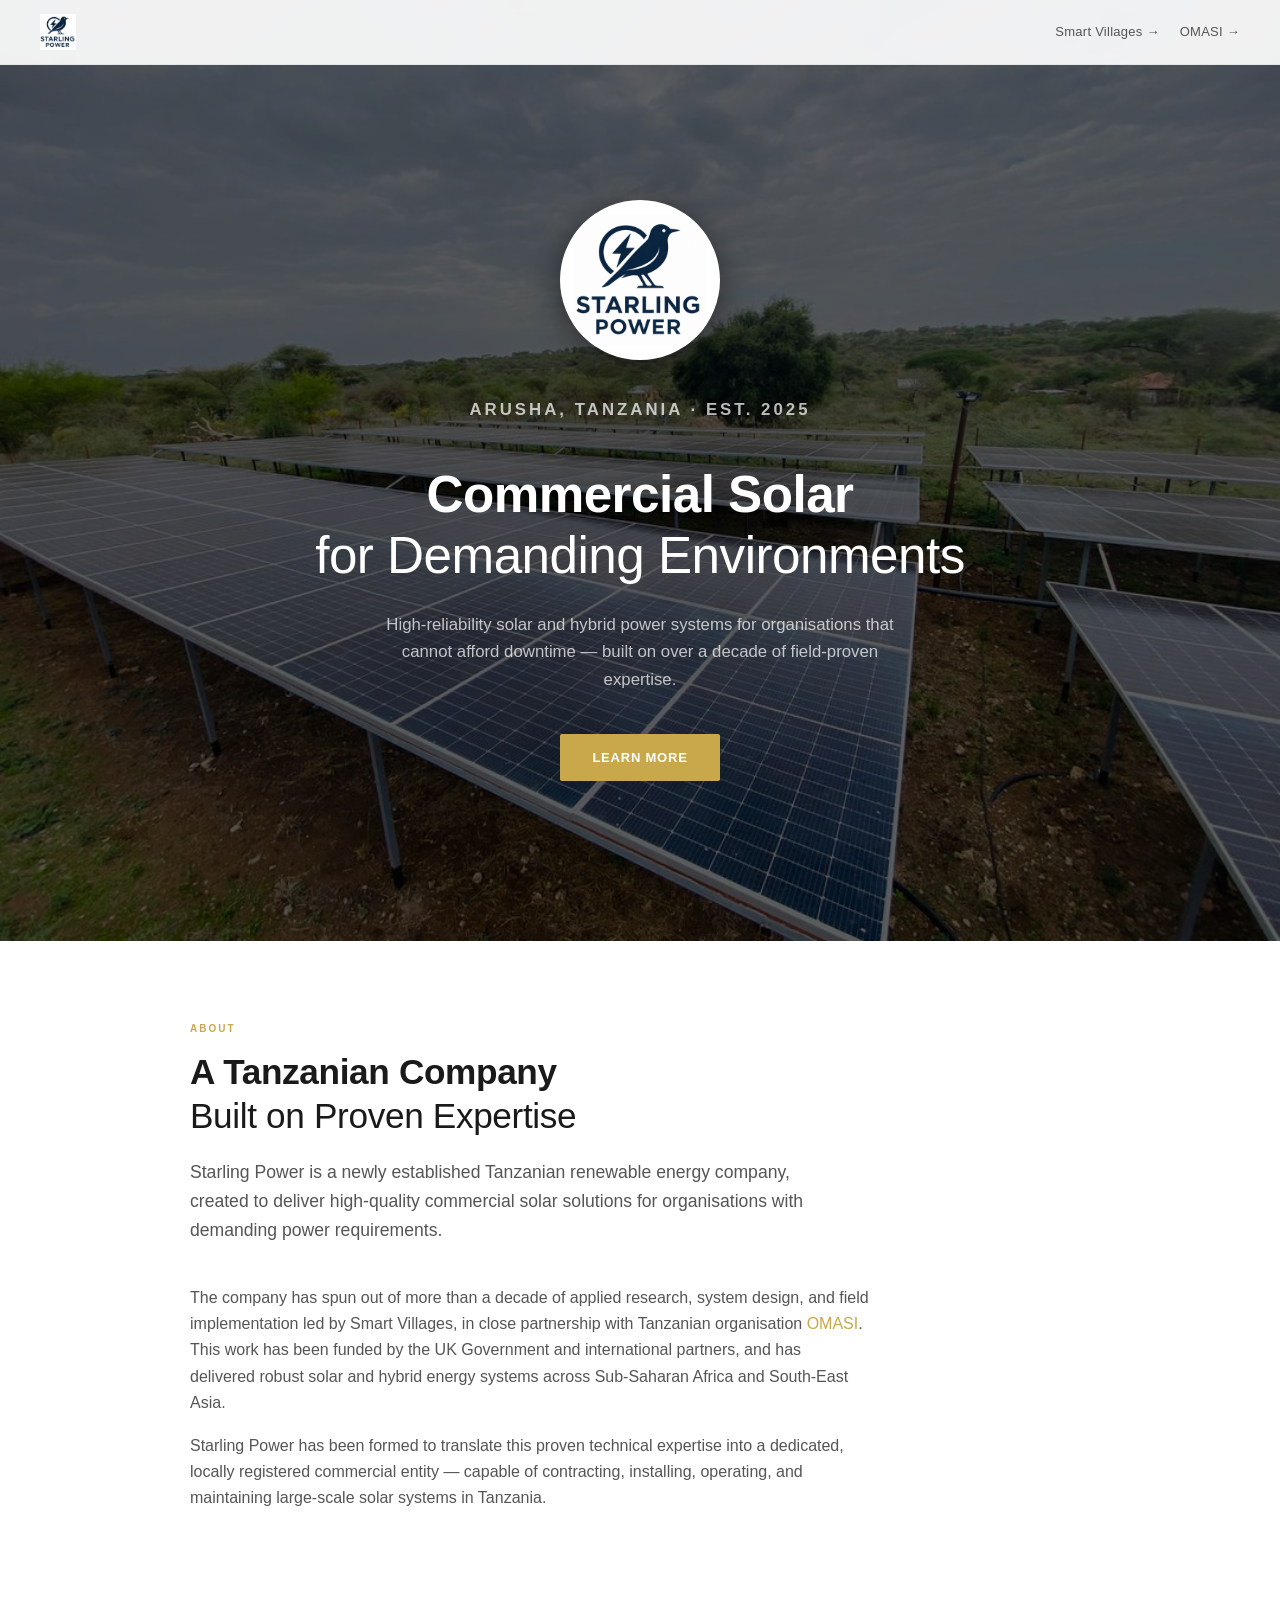
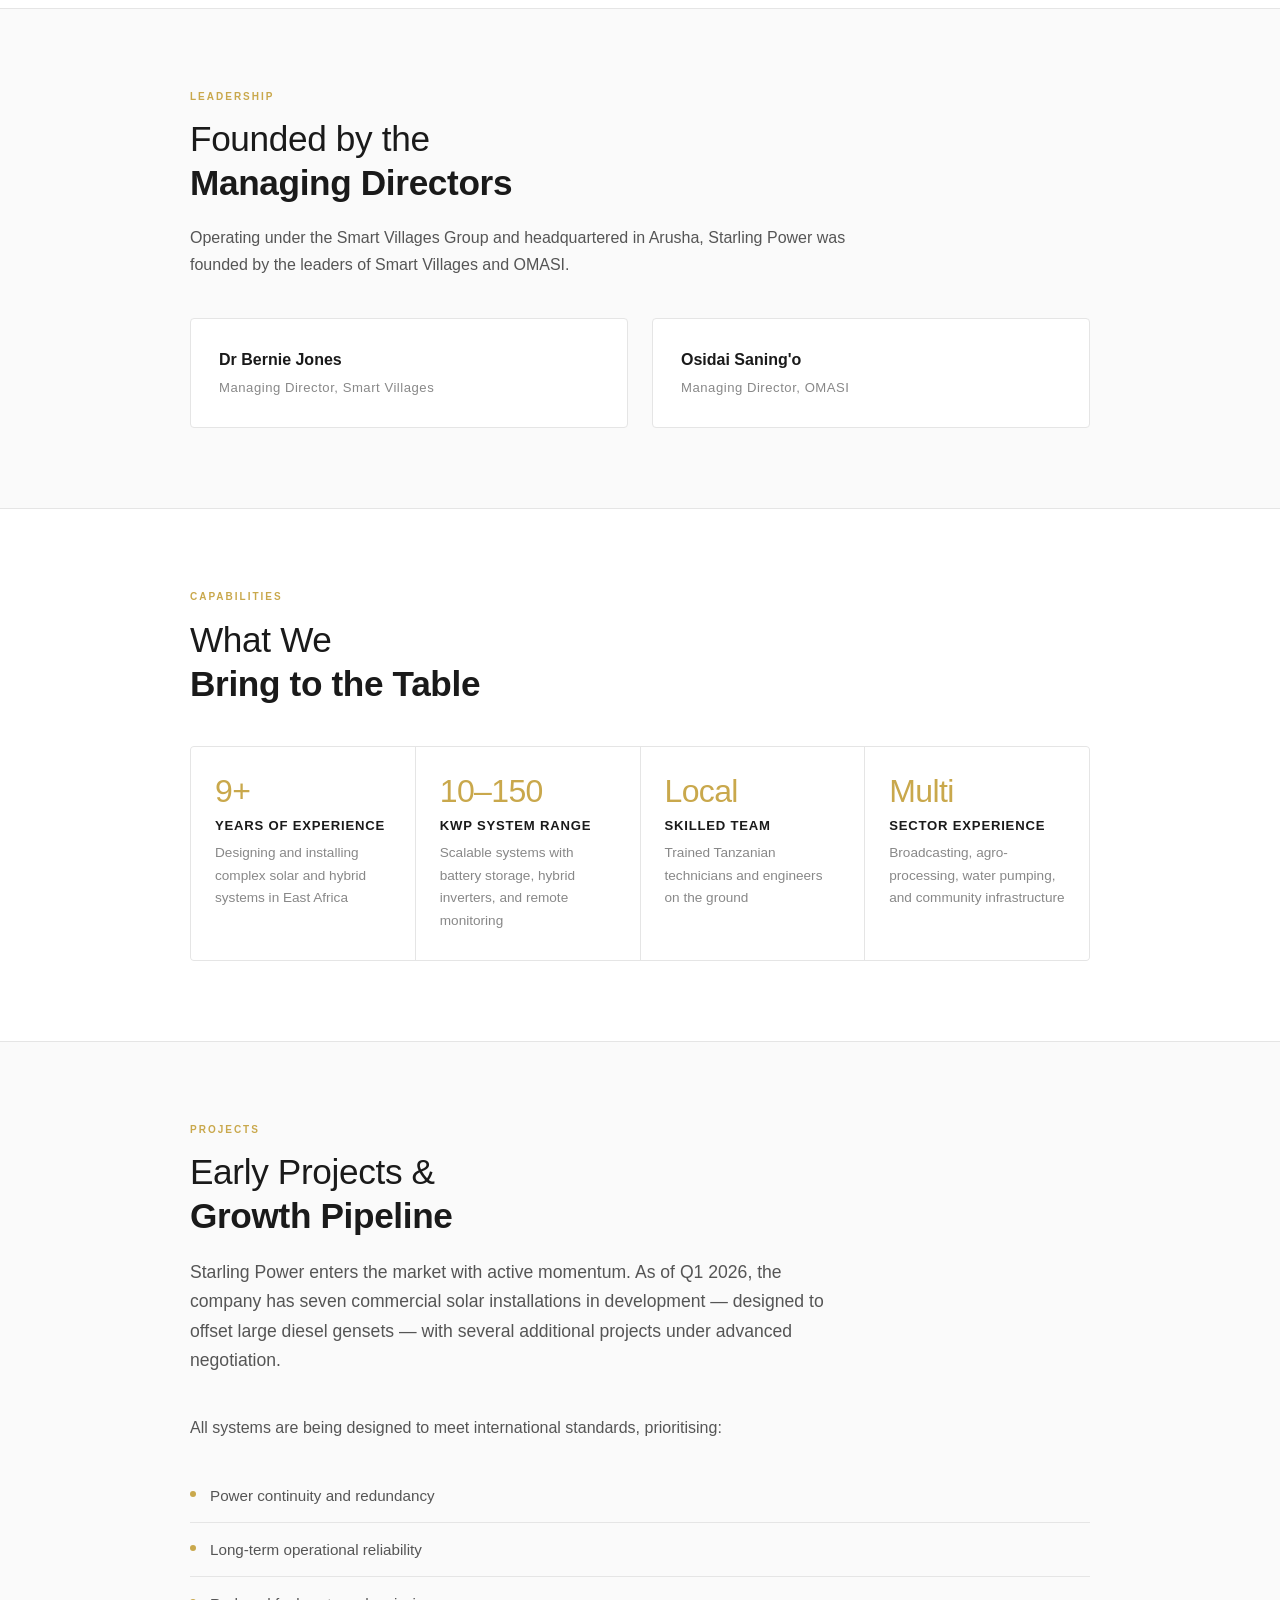
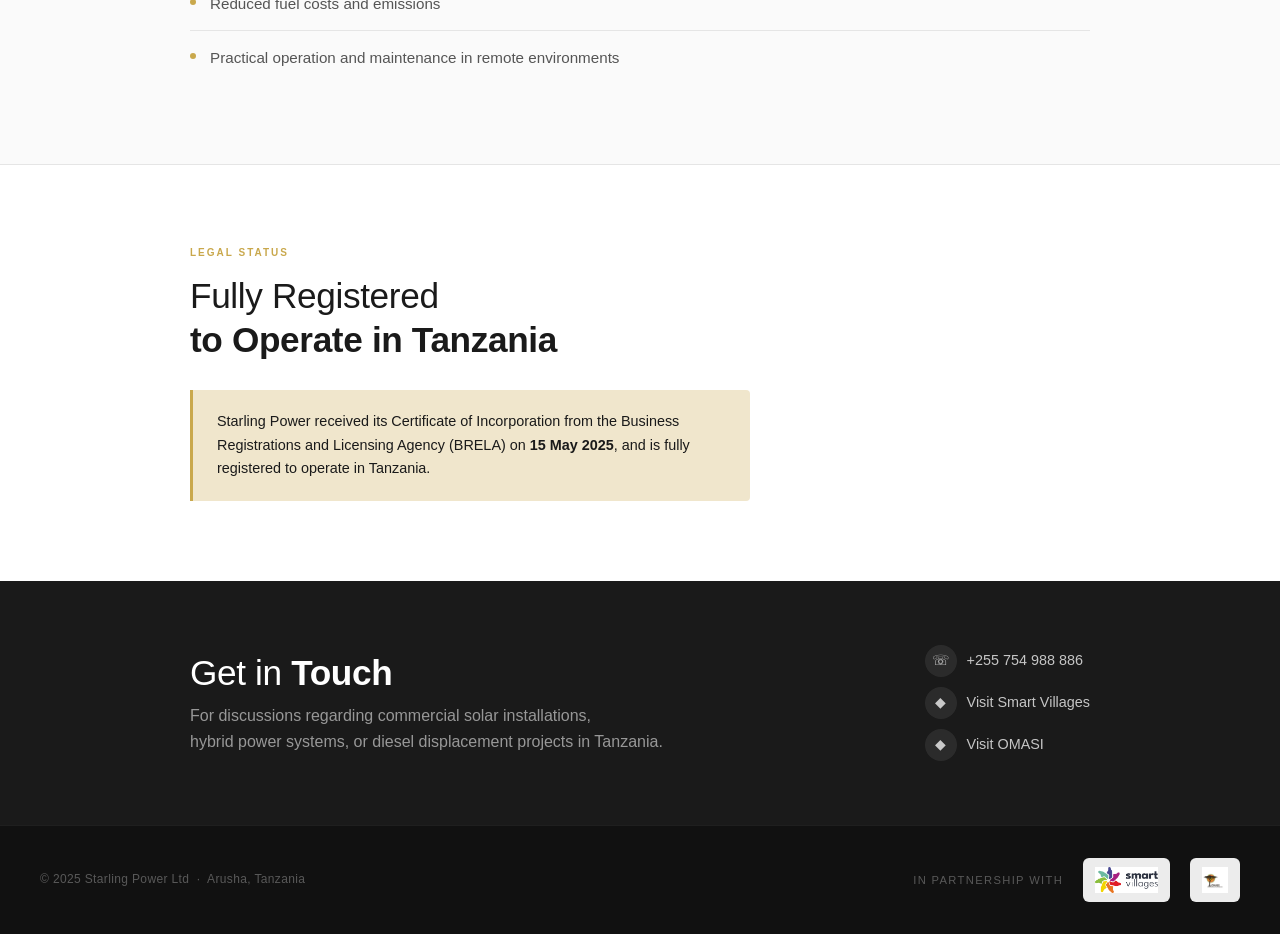
==== index.html @ 753536e8 "Create index.html" ====
<!DOCTYPE html>
<html lang="en">
<head>
  <meta charset="utf-8">
  <meta name="viewport" content="width=device-width, initial-scale=1.0">
  <title>Starling Power — Commercial Solar in Tanzania</title>
  <style>
    *, *::before, *::after { box-sizing: border-box; margin: 0; padding: 0; }

    :root {
      --ink: #1a1a1a;
      --mid: #555;
      --muted: #888;
      --border: #e5e5e5;
      --bg: #fafafa;
      --white: #ffffff;
      --gold: #c9a84c;
      --gold-light: #f0e6cc;
      --section-pad: 80px 24px;
    }

    html { scroll-behavior: smooth; }

    body {
      font-family: -apple-system, BlinkMacSystemFont, 'Segoe UI', Helvetica, Arial, sans-serif;
      color: var(--ink);
      background: var(--white);
      line-height: 1.65;
      -webkit-font-smoothing: antialiased;
    }

    /* ── NAV ── */
    nav {
      position: fixed;
      top: 0; left: 0; right: 0;
      z-index: 100;
      background: rgba(255,255,255,0.92);
      backdrop-filter: blur(8px);
      border-bottom: 1px solid var(--border);
      padding: 14px 40px;
      display: flex;
      align-items: center;
      justify-content: space-between;
    }

    nav img.nav-logo {
      height: 36px;
      width: auto;
    }

    nav .nav-links {
      display: flex;
      gap: 20px;
      align-items: center;
    }

    nav a {
      font-size: 13px;
      color: var(--mid);
      text-decoration: none;
      letter-spacing: 0.02em;
      transition: color 0.2s;
    }

    nav a:hover { color: var(--ink); }

    /* ── GENERAL LINKS ── */
    p a {
      color: var(--gold);
      text-decoration: none;
      font-weight: 500;
      transition: color 0.2s;
    }

    p a:hover {
      color: #b8913e;
      text-decoration: underline;
    }

    /* ── HERO ── */
    .hero {
      position: relative;
      min-height: 100vh;
      display: flex;
      align-items: center;
      justify-content: center;
      overflow: hidden;
    }

    .hero-bg {
      position: absolute;
      inset: 0;
      background: url('Solar panel.jpeg') center/cover no-repeat;
      filter: brightness(0.38);
    }

    .hero-content {
      position: relative;
      text-align: center;
      padding: 120px 24px 80px;
      max-width: 700px;
    }

    .hero-logo-wrap {
      width: 160px;
      height: 160px;
      border-radius: 50%;
      background: #fff;
      overflow: hidden;
      display: flex;
      align-items: center;
      justify-content: center;
      margin: 0 auto 36px;
      box-shadow: 0 6px 32px rgba(0,0,0,0.45);
      padding: 14px;
    }

    .hero-logo {
      width: 100%;
      height: 100%;
      object-fit: contain;
      display: block;
    }

    .hero-eyebrow {
      font-size: 11px;
      font-weight: 600;
      letter-spacing: 0.18em;
      text-transform: uppercase;
      color: var(--gold);
      margin-bottom: 16px;
    }

    .hero h1 {
      font-size: clamp(2rem, 5vw, 3.2rem);
      font-weight: 300;
      color: var(--white);
      line-height: 1.2;
      margin-bottom: 24px;
      letter-spacing: -0.01em;
    }

    .hero h1 strong {
      font-weight: 600;
    }

    .hero p {
      font-size: 1.05rem;
      color: rgba(255,255,255,0.72);
      max-width: 520px;
      margin: 0 auto 40px;
    }

    .hero-cta {
      display: inline-block;
      padding: 13px 32px;
      background: var(--gold);
      color: var(--white);
      text-decoration: none;
      font-size: 13px;
      font-weight: 600;
      letter-spacing: 0.06em;
      text-transform: uppercase;
      border-radius: 2px;
      transition: background 0.2s, transform 0.15s;
    }

    .hero-cta:hover {
      background: #b8913e;
      transform: translateY(-1px);
    }

    /* ── SECTIONS ── */
    section {
      padding: var(--section-pad);
    }

    .container {
      max-width: 900px;
      margin: 0 auto;
    }

    .section-label {
      font-size: 10px;
      font-weight: 700;
      letter-spacing: 0.2em;
      text-transform: uppercase;
      color: var(--gold);
      margin-bottom: 12px;
    }

    h2 {
      font-size: clamp(1.6rem, 3vw, 2.2rem);
      font-weight: 300;
      letter-spacing: -0.01em;
      margin-bottom: 20px;
      line-height: 1.25;
    }

    h2 strong { font-weight: 600; }

    .lead {
      font-size: 1.1rem;
      color: var(--mid);
      max-width: 640px;
      margin-bottom: 40px;
    }

    p {
      color: var(--mid);
      margin-bottom: 16px;
      max-width: 680px;
    }

    /* ── ORIGIN SECTION ── */
    .origin {
      background: var(--bg);
    }

    .founders {
      display: grid;
      grid-template-columns: 1fr 1fr;
      gap: 24px;
      margin-top: 40px;
    }

    .founder-card {
      background: var(--white);
      border: 1px solid var(--border);
      border-radius: 4px;
      padding: 28px;
    }

    .founder-card .name {
      font-size: 1rem;
      font-weight: 600;
      color: var(--ink);
      margin-bottom: 4px;
    }

    .founder-card .role {
      font-size: 0.82rem;
      color: var(--muted);
      letter-spacing: 0.04em;
    }

    /* ── CAPABILITIES ── */
    .capabilities {
      background: var(--white);
    }

    .cap-grid {
      display: grid;
      grid-template-columns: repeat(auto-fit, minmax(220px, 1fr));
      gap: 1px;
      background: var(--border);
      border: 1px solid var(--border);
      border-radius: 4px;
      overflow: hidden;
      margin-top: 40px;
    }

    .cap-item {
      background: var(--white);
      padding: 28px 24px;
    }

    .cap-item .number {
      font-size: 2rem;
      font-weight: 300;
      color: var(--gold);
      letter-spacing: -0.02em;
      line-height: 1;
      margin-bottom: 8px;
    }

    .cap-item .label {
      font-size: 0.82rem;
      font-weight: 600;
      letter-spacing: 0.06em;
      text-transform: uppercase;
      color: var(--ink);
      margin-bottom: 6px;
    }

    .cap-item p {
      font-size: 0.85rem;
      color: var(--muted);
      margin: 0;
    }

    /* ── PIPELINE ── */
    .pipeline {
      background: var(--bg);
    }

    .bullet-list {
      list-style: none;
      margin-top: 28px;
    }

    .bullet-list li {
      display: flex;
      align-items: flex-start;
      gap: 14px;
      padding: 14px 0;
      border-bottom: 1px solid var(--border);
      color: var(--mid);
      font-size: 0.95rem;
    }

    .bullet-list li:last-child { border-bottom: none; }

    .bullet-list li::before {
      content: '';
      flex-shrink: 0;
      width: 6px;
      height: 6px;
      background: var(--gold);
      border-radius: 50%;
      margin-top: 8px;
    }

    /* ── LEGAL ── */
    .legal {
      background: var(--white);
    }

    .legal-block {
      border-left: 3px solid var(--gold);
      padding: 20px 24px;
      background: var(--gold-light);
      border-radius: 0 4px 4px 0;
      margin-top: 28px;
      max-width: 560px;
    }

    .legal-block p {
      margin: 0;
      font-size: 0.9rem;
      color: var(--ink);
    }

    /* ── CONTACT ── */
    .contact {
      background: #1a1a1a;
      color: var(--white);
      padding: 64px 24px;
    }

    .contact .container {
      display: flex;
      flex-wrap: wrap;
      align-items: center;
      justify-content: space-between;
      gap: 32px;
    }

    .contact h2 {
      color: var(--white);
      margin-bottom: 8px;
    }

    .contact p {
      color: rgba(255,255,255,0.55);
      margin: 0;
    }

    .contact-links {
      display: flex;
      flex-direction: column;
      gap: 10px;
    }

    .contact-link {
      display: inline-flex;
      align-items: center;
      gap: 10px;
      font-size: 0.9rem;
      color: rgba(255,255,255,0.75);
      text-decoration: none;
      transition: color 0.2s;
    }

    .contact-link:hover { color: var(--gold); }

    .contact-link .icon {
      width: 32px;
      height: 32px;
      background: rgba(255,255,255,0.08);
      border-radius: 50%;
      display: flex;
      align-items: center;
      justify-content: center;
      font-size: 14px;
      flex-shrink: 0;
    }

    /* ── FOOTER ── */
    footer {
      background: #111;
      padding: 32px 40px;
      display: flex;
      flex-wrap: wrap;
      align-items: center;
      justify-content: space-between;
      gap: 24px;
      border-top: 1px solid rgba(255,255,255,0.06);
    }

    .footer-note {
      font-size: 0.75rem;
      color: rgba(255,255,255,0.3);
      letter-spacing: 0.03em;
    }

    .partner-logos {
      display: flex;
      align-items: center;
      gap: 20px;
    }

    .partner-label {
      font-size: 0.7rem;
      letter-spacing: 0.12em;
      text-transform: uppercase;
      color: rgba(255,255,255,0.3);
      white-space: nowrap;
    }

    .partner-logo-pill {
      display: flex;
      align-items: center;
      justify-content: center;
      background: rgba(255,255,255,0.92);
      border-radius: 6px;
      padding: 6px 12px;
      height: 44px;
      transition: background 0.2s;
      text-decoration: none;
    }

    .partner-logo-pill:hover { background: #fff; }

    .partner-logo-pill img {
      height: 26px;
      width: auto;
      max-width: 90px;
      object-fit: contain;
      display: block;
    }

    /* ── DIVIDER ── */
    .divider {
      border: none;
      border-top: 1px solid var(--border);
      margin: 0;
    }

    /* ── RESPONSIVE ── */
    @media (max-width: 600px) {
      nav { padding: 12px 20px; }
      .founders { grid-template-columns: 1fr; }
      footer { flex-direction: column; align-items: flex-start; }
      .contact .container { flex-direction: column; }
    }
  </style>
</head>
<body>

<nav>
  <img src="Starling Power logo.png" alt="Starling Power" class="nav-logo">
  <div class="nav-links">
    <a href="https://e4sv.org/" target="_blank" rel="noopener">Smart Villages &rarr;</a>
    <a href="https://orkonerei.tz/" target="_blank" rel="noopener">OMASI &rarr;</a>
  </div>
</nav>

<section class="hero">
  <div class="hero-bg"></div>
  <div class="hero-content">
    <div class="hero-logo-wrap">
      <img src="Starling Power logo.png" alt="Starling Power" class="hero-logo">
    </div>
    <p class="hero-eyebrow">Arusha, Tanzania &middot; Est. 2025</p>
    <h1><strong>Commercial Solar</strong><br>for Demanding Environments</h1>
    <p>High-reliability solar and hybrid power systems for organisations that cannot afford downtime — built on over a decade of field-proven expertise.</p>
    <a href="#about" class="hero-cta">Learn More</a>
  </div>
</section>

<section id="about" class="capabilities">
  <div class="container">
    <p class="section-label">About</p>
    <h2><strong>A Tanzanian Company</strong><br>Built on Proven Expertise</h2>
    <p class="lead">Starling Power is a newly established Tanzanian renewable energy company, created to deliver high-quality commercial solar solutions for organisations with demanding power requirements.</p>
    <p>The company has spun out of more than a decade of applied research, system design, and field implementation led by Smart Villages, in close partnership with Tanzanian organisation <a href="https://orkonerei.tz/" target="_blank" rel="noopener">OMASI</a>. This work has been funded by the UK Government and international partners, and has delivered robust solar and hybrid energy systems across Sub-Saharan Africa and South-East Asia.</p>
    <p>Starling Power has been formed to translate this proven technical expertise into a dedicated, locally registered commercial entity — capable of contracting, installing, operating, and maintaining large-scale solar systems in Tanzania.</p>
  </div>
</section>

<hr class="divider">

<section class="origin">
  <div class="container">
    <p class="section-label">Leadership</p>
    <h2>Founded by the<br><strong>Managing Directors</strong></h2>
    <p>Operating under the Smart Villages Group and headquartered in Arusha, Starling Power was founded by the leaders of Smart Villages and OMASI.</p>

    <div class="founders">
      <div class="founder-card">
        <div class="name">Dr Bernie Jones</div>
        <div class="role">Managing Director, Smart Villages</div>
      </div>
      <div class="founder-card">
        <div class="name">Osidai Saning'o</div>
        <div class="role">Managing Director, OMASI</div>
      </div>
    </div>
  </div>
</section>

<hr class="divider">

<section class="capabilities">
  <div class="container">
    <p class="section-label">Capabilities</p>
    <h2>What We<br><strong>Bring to the Table</strong></h2>

    <div class="cap-grid">
      <div class="cap-item">
        <div class="number">9+</div>
        <div class="label">Years of Experience</div>
        <p>Designing and installing complex solar and hybrid systems in East Africa</p>
      </div>
      <div class="cap-item">
        <div class="number">10–150</div>
        <div class="label">kWp System Range</div>
        <p>Scalable systems with battery storage, hybrid inverters, and remote monitoring</p>
      </div>
      <div class="cap-item">
        <div class="number">Local</div>
        <div class="label">Skilled Team</div>
        <p>Trained Tanzanian technicians and engineers on the ground</p>
      </div>
      <div class="cap-item">
        <div class="number">Multi</div>
        <div class="label">Sector Experience</div>
        <p>Broadcasting, agro-processing, water pumping, and community infrastructure</p>
      </div>
    </div>
  </div>
</section>

<hr class="divider">

<section class="pipeline">
  <div class="container">
    <p class="section-label">Projects</p>
    <h2>Early Projects &amp;<br><strong>Growth Pipeline</strong></h2>
    <p class="lead">Starling Power enters the market with active momentum. As of Q1 2026, the company has seven commercial solar installations in development — designed to offset large diesel gensets — with several additional projects under advanced negotiation.</p>
    <p>All systems are being designed to meet international standards, prioritising:</p>

    <ul class="bullet-list">
      <li>Power continuity and redundancy</li>
      <li>Long-term operational reliability</li>
      <li>Reduced fuel costs and emissions</li>
      <li>Practical operation and maintenance in remote environments</li>
    </ul>
  </div>
</section>

<hr class="divider">

<section class="legal">
  <div class="container">
    <p class="section-label">Legal Status</p>
    <h2>Fully Registered<br><strong>to Operate in Tanzania</strong></h2>

    <div class="legal-block">
      <p>Starling Power received its Certificate of Incorporation from the Business Registrations and Licensing Agency (BRELA) on <strong>15 May 2025</strong>, and is fully registered to operate in Tanzania.</p>
    </div>
  </div>
</section>

<section class="contact" id="contact">
  <div class="container">
    <div>
      <h2>Get in <strong>Touch</strong></h2>
      <p>For discussions regarding commercial solar installations,<br>hybrid power systems, or diesel displacement projects in Tanzania.</p>
    </div>
    <div class="contact-links">
      <a href="tel:+255754988886" class="contact-link">
        <span class="icon">&#9743;</span>
        +255 754 988 886
      </a>
      <a href="https://e4sv.org/" target="_blank" rel="noopener" class="contact-link">
        <span class="icon">&#9670;</span>
        Visit Smart Villages
      </a>
      <a href="https://orkonerei.tz/" target="_blank" rel="noopener" class="contact-link">
        <span class="icon">&#9670;</span>
        Visit OMASI
      </a>
    </div>
  </div>
</section>

<footer>
  <span class="footer-note">&copy; 2025 Starling Power Ltd &nbsp;&middot;&nbsp; Arusha, Tanzania</span>
  <div class="partner-logos">
    <span class="partner-label">In partnership with</span>
    <a href="https://e4sv.org/" target="_blank" rel="noopener" title="Smart Villages" class="partner-logo-pill">
      <img src="SV logo.jpg" alt="Smart Villages">
    </a>
    <a href="https://orkonerei.tz/" target="_blank" rel="noopener" title="OMASI" class="partner-logo-pill">
      <img src="OMASI logo.png" alt="OMASI">
    </a>
  </div>
</footer>

</body>
</html>
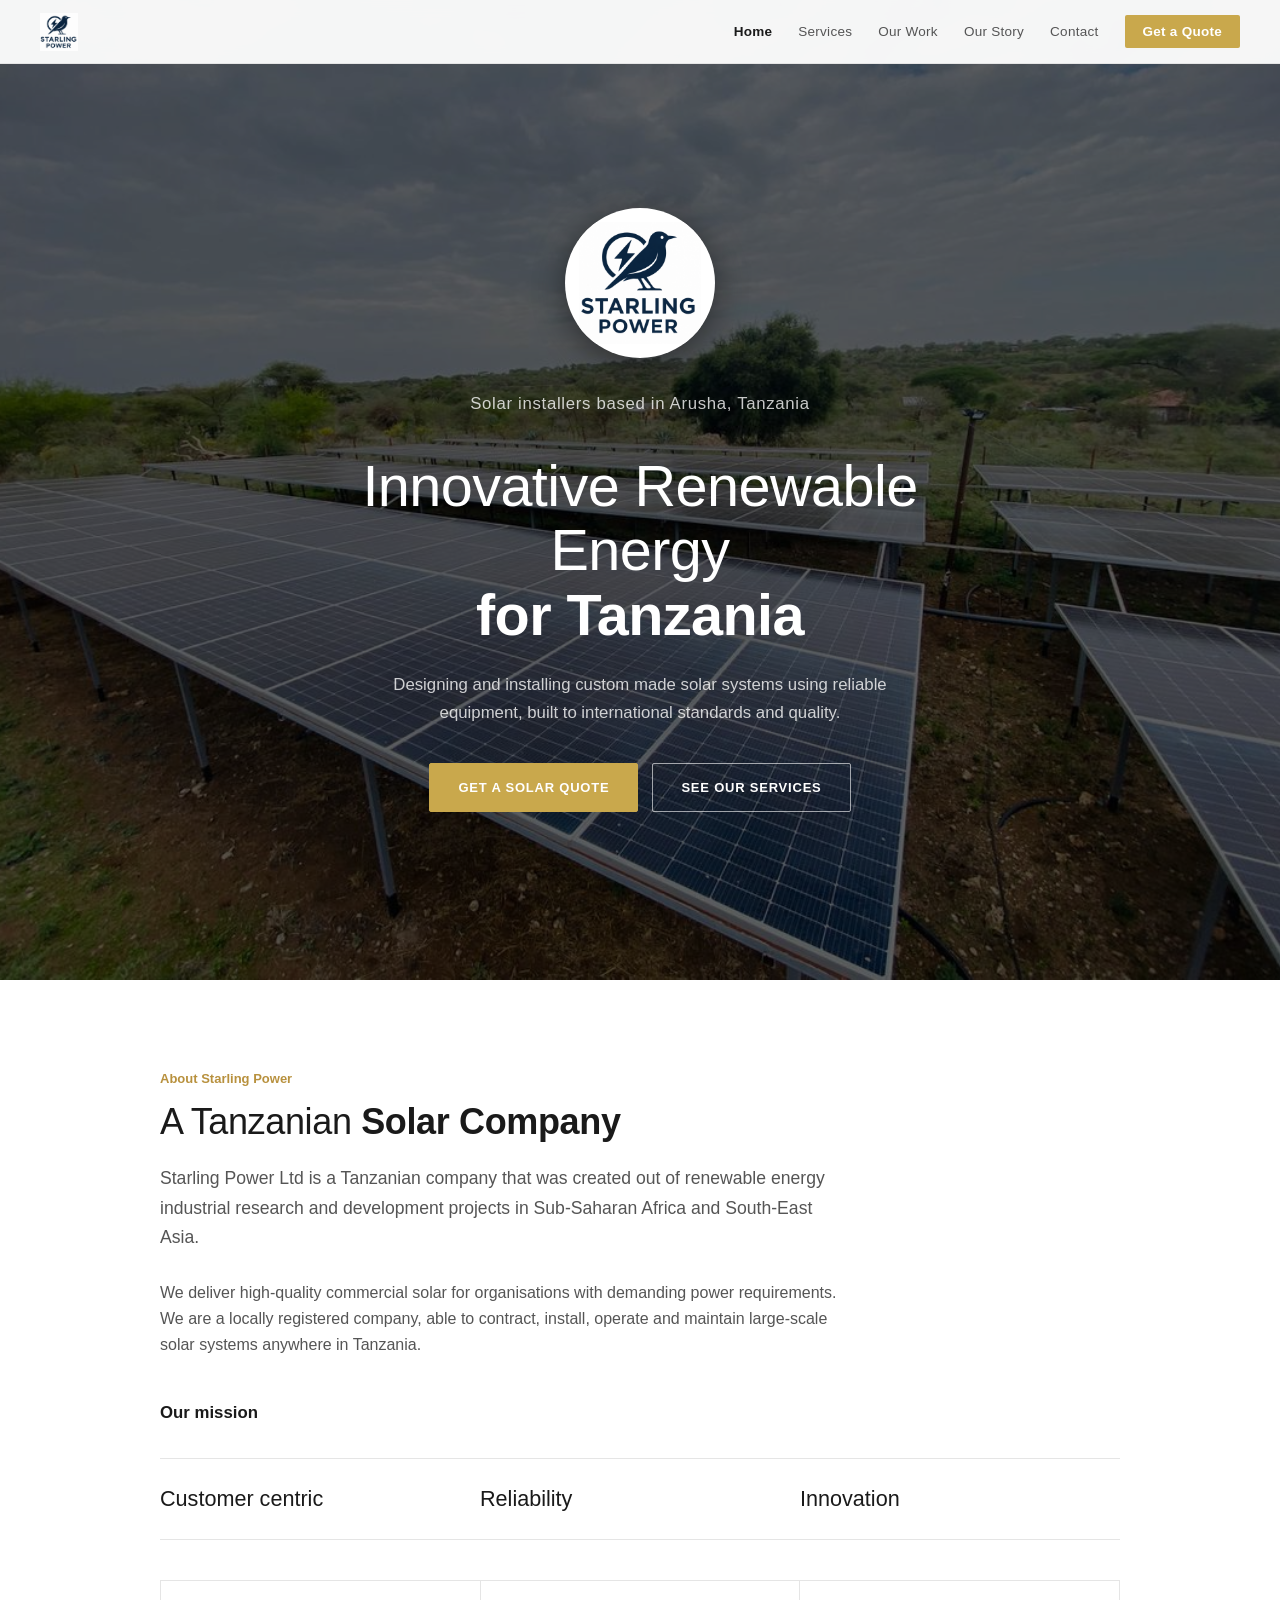
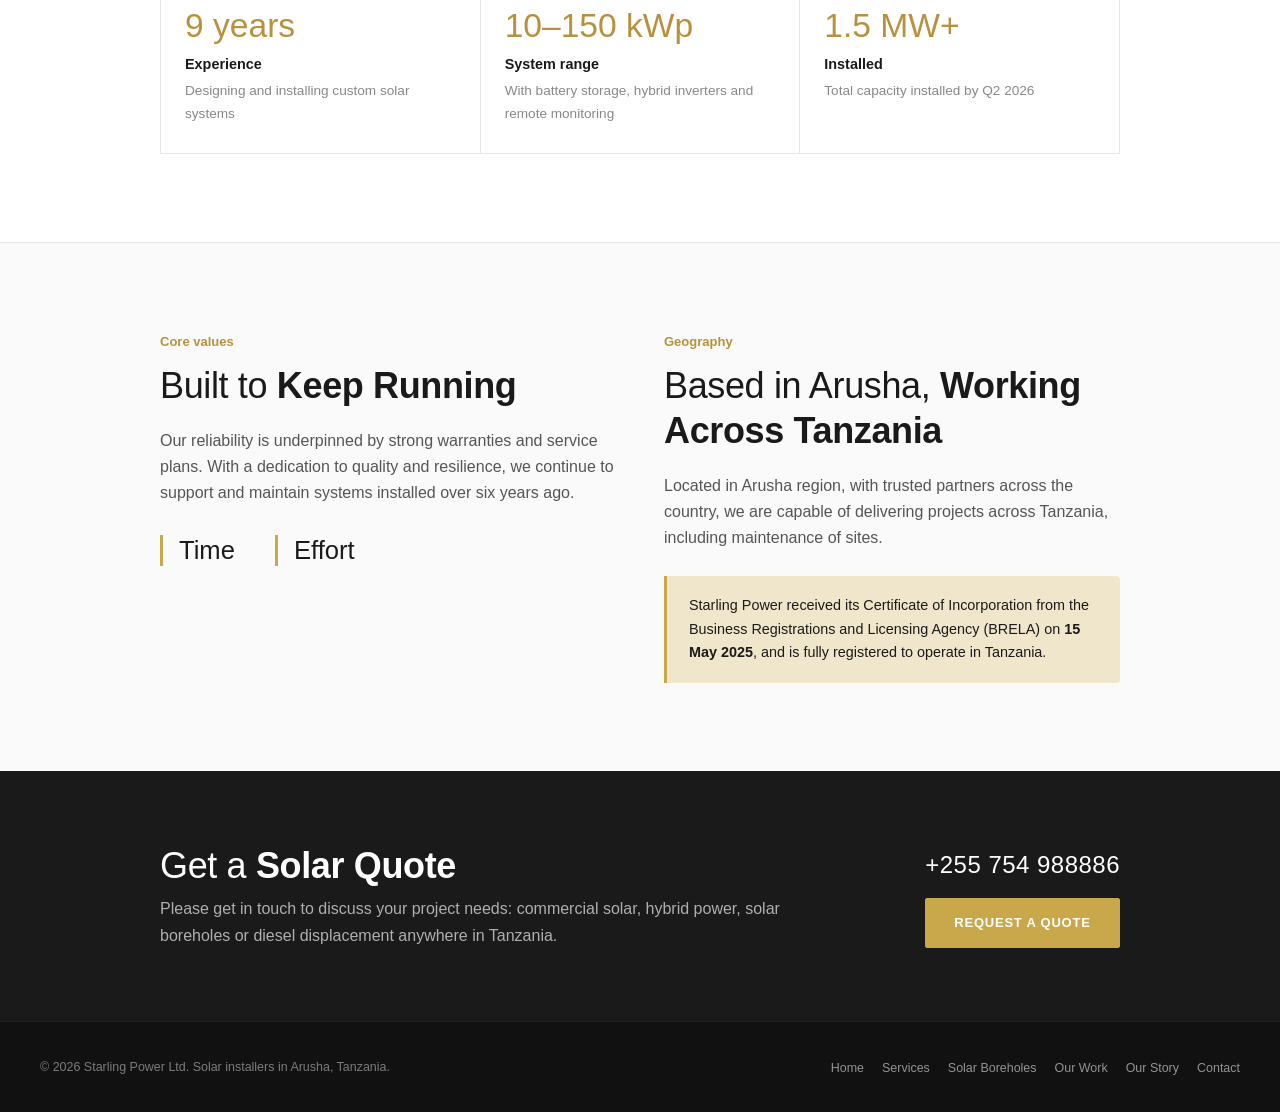
==== commit bae8ad11: "Add files via upload" ====
--- a/index.html
+++ b/index.html
@@ -3,621 +3,201 @@
 <head>
   <meta charset="utf-8">
   <meta name="viewport" content="width=device-width, initial-scale=1.0">
-  <title>Starling Power — Commercial Solar in Tanzania</title>
-  <style>
-    *, *::before, *::after { box-sizing: border-box; margin: 0; padding: 0; }
-
-    :root {
-      --ink: #1a1a1a;
-      --mid: #555;
-      --muted: #888;
-      --border: #e5e5e5;
-      --bg: #fafafa;
-      --white: #ffffff;
-      --gold: #c9a84c;
-      --gold-light: #f0e6cc;
-      --section-pad: 80px 24px;
+  <title>Starling Power Tanzania | Commercial Solar Installers in Arusha</title>
+  <meta name="description" content="Starling Power Ltd is a solar installer based in Arusha, Tanzania. Commercial and industrial solar, hybrid and battery systems from 10 to 150 kWp, solar boreholes, energy audits and diesel displacement across Tanzania.">
+  <meta name="keywords" content="Starling Power, Starling Power Tanzania, solar installers Tanzania, solar company Arusha, commercial solar Tanzania, solar borehole Tanzania, hybrid solar Tanzania, battery storage Tanzania, diesel displacement, energy audit Tanzania">
+  <meta name="robots" content="index, follow">
+  <link rel="canonical" href="https://starlingpowertz.com/">
+  <meta name="geo.region" content="TZ-01">
+  <meta name="geo.placename" content="Arusha, Tanzania">
+  <meta property="og:type" content="website">
+  <meta property="og:site_name" content="Starling Power">
+  <meta property="og:title" content="Starling Power Tanzania | Commercial Solar Installers in Arusha">
+  <meta property="og:description" content="Starling Power Ltd is a solar installer based in Arusha, Tanzania. Commercial and industrial solar, hybrid and battery systems from 10 to 150 kWp, solar boreholes, energy audits and diesel displacement across Tanzania.">
+  <meta property="og:url" content="https://starlingpowertz.com/">
+  <meta property="og:image" content="https://starlingpowertz.com/Solar%20panel.jpeg">
+  <meta property="og:locale" content="en_GB">
+  <meta name="twitter:card" content="summary_large_image">
+  <link rel="icon" href="Starling Power logo.png" type="image/png">
+  <link rel="stylesheet" href="styles.css">
+  <script type="application/ld+json">
+  {
+    "@context": "https://schema.org",
+    "@type": "LocalBusiness",
+    "@id": "https://starlingpowertz.com/#business",
+    "name": "Starling Power Ltd",
+    "alternateName": ["Starling Power", "Starling Power Tanzania"],
+    "description": "Commercial and industrial solar installer based in Arusha, Tanzania. Solar, hybrid and battery systems from 10 to 150 kWp, solar boreholes, energy audits and systems design.",
+    "url": "https://starlingpowertz.com/",
+    "logo": "https://starlingpowertz.com/Starling%20Power%20logo.png",
+    "image": "https://starlingpowertz.com/Solar%20panel.jpeg",
+    "telephone": "+255754988886",
+    "email": "osidai@orkonerei.tz",
+    "foundingDate": "2025-05-15",
+    "address": {
+      "@type": "PostalAddress",
+      "addressLocality": "Arusha",
+      "addressRegion": "Arusha",
+      "addressCountry": "TZ"
+    },
+    "areaServed": { "@type": "Country", "name": "Tanzania" },
+    "founder": [
+      { "@type": "Person", "name": "Dr Bernie Jones", "jobTitle": "Co-founder" },
+      { "@type": "Person", "name": "Osidai Saning'o", "jobTitle": "Co-founder" }
+    ],
+    "knowsAbout": ["Commercial solar", "Hybrid solar systems", "Battery storage", "Solar water pumping", "Floating solar", "Remote monitoring", "Diesel displacement"],
+    "hasOfferCatalog": {
+      "@type": "OfferCatalog",
+      "name": "Solar energy services",
+      "itemListElement": [
+        { "@type": "Offer", "itemOffered": { "@type": "Service", "name": "Commercial and industrial energy audit" } },
+        { "@type": "Offer", "itemOffered": { "@type": "Service", "name": "Energy consultancy and systems design" } },
+        { "@type": "Offer", "itemOffered": { "@type": "Service", "name": "Installation of custom solar energy solutions" } },
+        { "@type": "Offer", "itemOffered": { "@type": "Service", "name": "Solar borehole pumping systems" } },
+        { "@type": "Offer", "itemOffered": { "@type": "Service", "name": "Operation and maintenance of solar systems" } }
+      ]
     }
-
-    html { scroll-behavior: smooth; }
-
-    body {
-      font-family: -apple-system, BlinkMacSystemFont, 'Segoe UI', Helvetica, Arial, sans-serif;
-      color: var(--ink);
-      background: var(--white);
-      line-height: 1.65;
-      -webkit-font-smoothing: antialiased;
-    }
-
-    /* ── NAV ── */
-    nav {
-      position: fixed;
-      top: 0; left: 0; right: 0;
-      z-index: 100;
-      background: rgba(255,255,255,0.92);
-      backdrop-filter: blur(8px);
-      border-bottom: 1px solid var(--border);
-      padding: 14px 40px;
-      display: flex;
-      align-items: center;
-      justify-content: space-between;
-    }
-
-    nav img.nav-logo {
-      height: 36px;
-      width: auto;
-    }
-
-    nav .nav-links {
-      display: flex;
-      gap: 20px;
-      align-items: center;
-    }
-
-    nav a {
-      font-size: 13px;
-      color: var(--mid);
-      text-decoration: none;
-      letter-spacing: 0.02em;
-      transition: color 0.2s;
-    }
-
-    nav a:hover { color: var(--ink); }
-
-    /* ── GENERAL LINKS ── */
-    p a {
-      color: var(--gold);
-      text-decoration: none;
-      font-weight: 500;
-      transition: color 0.2s;
-    }
-
-    p a:hover {
-      color: #b8913e;
-      text-decoration: underline;
-    }
-
-    /* ── HERO ── */
-    .hero {
-      position: relative;
-      min-height: 100vh;
-      display: flex;
-      align-items: center;
-      justify-content: center;
-      overflow: hidden;
-    }
-
-    .hero-bg {
-      position: absolute;
-      inset: 0;
-      background: url('Solar panel.jpeg') center/cover no-repeat;
-      filter: brightness(0.38);
-    }
-
-    .hero-content {
-      position: relative;
-      text-align: center;
-      padding: 120px 24px 80px;
-      max-width: 700px;
-    }
-
-    .hero-logo-wrap {
-      width: 160px;
-      height: 160px;
-      border-radius: 50%;
-      background: #fff;
-      overflow: hidden;
-      display: flex;
-      align-items: center;
-      justify-content: center;
-      margin: 0 auto 36px;
-      box-shadow: 0 6px 32px rgba(0,0,0,0.45);
-      padding: 14px;
-    }
-
-    .hero-logo {
-      width: 100%;
-      height: 100%;
-      object-fit: contain;
-      display: block;
-    }
-
-    .hero-eyebrow {
-      font-size: 11px;
-      font-weight: 600;
-      letter-spacing: 0.18em;
-      text-transform: uppercase;
-      color: var(--gold);
-      margin-bottom: 16px;
-    }
-
-    .hero h1 {
-      font-size: clamp(2rem, 5vw, 3.2rem);
-      font-weight: 300;
-      color: var(--white);
-      line-height: 1.2;
-      margin-bottom: 24px;
-      letter-spacing: -0.01em;
-    }
-
-    .hero h1 strong {
-      font-weight: 600;
-    }
-
-    .hero p {
-      font-size: 1.05rem;
-      color: rgba(255,255,255,0.72);
-      max-width: 520px;
-      margin: 0 auto 40px;
-    }
-
-    .hero-cta {
-      display: inline-block;
-      padding: 13px 32px;
-      background: var(--gold);
-      color: var(--white);
-      text-decoration: none;
-      font-size: 13px;
-      font-weight: 600;
-      letter-spacing: 0.06em;
-      text-transform: uppercase;
-      border-radius: 2px;
-      transition: background 0.2s, transform 0.15s;
-    }
-
-    .hero-cta:hover {
-      background: #b8913e;
-      transform: translateY(-1px);
-    }
-
-    /* ── SECTIONS ── */
-    section {
-      padding: var(--section-pad);
-    }
-
-    .container {
-      max-width: 900px;
-      margin: 0 auto;
-    }
-
-    .section-label {
-      font-size: 10px;
-      font-weight: 700;
-      letter-spacing: 0.2em;
-      text-transform: uppercase;
-      color: var(--gold);
-      margin-bottom: 12px;
-    }
-
-    h2 {
-      font-size: clamp(1.6rem, 3vw, 2.2rem);
-      font-weight: 300;
-      letter-spacing: -0.01em;
-      margin-bottom: 20px;
-      line-height: 1.25;
-    }
-
-    h2 strong { font-weight: 600; }
-
-    .lead {
-      font-size: 1.1rem;
-      color: var(--mid);
-      max-width: 640px;
-      margin-bottom: 40px;
-    }
-
-    p {
-      color: var(--mid);
-      margin-bottom: 16px;
-      max-width: 680px;
-    }
-
-    /* ── ORIGIN SECTION ── */
-    .origin {
-      background: var(--bg);
-    }
-
-    .founders {
-      display: grid;
-      grid-template-columns: 1fr 1fr;
-      gap: 24px;
-      margin-top: 40px;
-    }
-
-    .founder-card {
-      background: var(--white);
-      border: 1px solid var(--border);
-      border-radius: 4px;
-      padding: 28px;
-    }
-
-    .founder-card .name {
-      font-size: 1rem;
-      font-weight: 600;
-      color: var(--ink);
-      margin-bottom: 4px;
-    }
-
-    .founder-card .role {
-      font-size: 0.82rem;
-      color: var(--muted);
-      letter-spacing: 0.04em;
-    }
-
-    /* ── CAPABILITIES ── */
-    .capabilities {
-      background: var(--white);
-    }
-
-    .cap-grid {
-      display: grid;
-      grid-template-columns: repeat(auto-fit, minmax(220px, 1fr));
-      gap: 1px;
-      background: var(--border);
-      border: 1px solid var(--border);
-      border-radius: 4px;
-      overflow: hidden;
-      margin-top: 40px;
-    }
-
-    .cap-item {
-      background: var(--white);
-      padding: 28px 24px;
-    }
-
-    .cap-item .number {
-      font-size: 2rem;
-      font-weight: 300;
-      color: var(--gold);
-      letter-spacing: -0.02em;
-      line-height: 1;
-      margin-bottom: 8px;
-    }
-
-    .cap-item .label {
-      font-size: 0.82rem;
-      font-weight: 600;
-      letter-spacing: 0.06em;
-      text-transform: uppercase;
-      color: var(--ink);
-      margin-bottom: 6px;
-    }
-
-    .cap-item p {
-      font-size: 0.85rem;
-      color: var(--muted);
-      margin: 0;
-    }
-
-    /* ── PIPELINE ── */
-    .pipeline {
-      background: var(--bg);
-    }
-
-    .bullet-list {
-      list-style: none;
-      margin-top: 28px;
-    }
-
-    .bullet-list li {
-      display: flex;
-      align-items: flex-start;
-      gap: 14px;
-      padding: 14px 0;
-      border-bottom: 1px solid var(--border);
-      color: var(--mid);
-      font-size: 0.95rem;
-    }
-
-    .bullet-list li:last-child { border-bottom: none; }
-
-    .bullet-list li::before {
-      content: '';
-      flex-shrink: 0;
-      width: 6px;
-      height: 6px;
-      background: var(--gold);
-      border-radius: 50%;
-      margin-top: 8px;
-    }
-
-    /* ── LEGAL ── */
-    .legal {
-      background: var(--white);
-    }
-
-    .legal-block {
-      border-left: 3px solid var(--gold);
-      padding: 20px 24px;
-      background: var(--gold-light);
-      border-radius: 0 4px 4px 0;
-      margin-top: 28px;
-      max-width: 560px;
-    }
-
-    .legal-block p {
-      margin: 0;
-      font-size: 0.9rem;
-      color: var(--ink);
-    }
-
-    /* ── CONTACT ── */
-    .contact {
-      background: #1a1a1a;
-      color: var(--white);
-      padding: 64px 24px;
-    }
-
-    .contact .container {
-      display: flex;
-      flex-wrap: wrap;
-      align-items: center;
-      justify-content: space-between;
-      gap: 32px;
-    }
-
-    .contact h2 {
-      color: var(--white);
-      margin-bottom: 8px;
-    }
-
-    .contact p {
-      color: rgba(255,255,255,0.55);
-      margin: 0;
-    }
-
-    .contact-links {
-      display: flex;
-      flex-direction: column;
-      gap: 10px;
-    }
-
-    .contact-link {
-      display: inline-flex;
-      align-items: center;
-      gap: 10px;
-      font-size: 0.9rem;
-      color: rgba(255,255,255,0.75);
-      text-decoration: none;
-      transition: color 0.2s;
-    }
-
-    .contact-link:hover { color: var(--gold); }
-
-    .contact-link .icon {
-      width: 32px;
-      height: 32px;
-      background: rgba(255,255,255,0.08);
-      border-radius: 50%;
-      display: flex;
-      align-items: center;
-      justify-content: center;
-      font-size: 14px;
-      flex-shrink: 0;
-    }
-
-    /* ── FOOTER ── */
-    footer {
-      background: #111;
-      padding: 32px 40px;
-      display: flex;
-      flex-wrap: wrap;
-      align-items: center;
-      justify-content: space-between;
-      gap: 24px;
-      border-top: 1px solid rgba(255,255,255,0.06);
-    }
-
-    .footer-note {
-      font-size: 0.75rem;
-      color: rgba(255,255,255,0.3);
-      letter-spacing: 0.03em;
-    }
-
-    .partner-logos {
-      display: flex;
-      align-items: center;
-      gap: 20px;
-    }
-
-    .partner-label {
-      font-size: 0.7rem;
-      letter-spacing: 0.12em;
-      text-transform: uppercase;
-      color: rgba(255,255,255,0.3);
-      white-space: nowrap;
-    }
-
-    .partner-logo-pill {
-      display: flex;
-      align-items: center;
-      justify-content: center;
-      background: rgba(255,255,255,0.92);
-      border-radius: 6px;
-      padding: 6px 12px;
-      height: 44px;
-      transition: background 0.2s;
-      text-decoration: none;
-    }
-
-    .partner-logo-pill:hover { background: #fff; }
-
-    .partner-logo-pill img {
-      height: 26px;
-      width: auto;
-      max-width: 90px;
-      object-fit: contain;
-      display: block;
-    }
-
-    /* ── DIVIDER ── */
-    .divider {
-      border: none;
-      border-top: 1px solid var(--border);
-      margin: 0;
-    }
-
-    /* ── RESPONSIVE ── */
-    @media (max-width: 600px) {
-      nav { padding: 12px 20px; }
-      .founders { grid-template-columns: 1fr; }
-      footer { flex-direction: column; align-items: flex-start; }
-      .contact .container { flex-direction: column; }
-    }
-  </style>
+  }
+  </script>
 </head>
 <body>
 
-<nav>
-  <img src="Starling Power logo.png" alt="Starling Power" class="nav-logo">
-  <div class="nav-links">
-    <a href="https://e4sv.org/" target="_blank" rel="noopener">Smart Villages &rarr;</a>
-    <a href="https://orkonerei.tz/" target="_blank" rel="noopener">OMASI &rarr;</a>
-  </div>
-</nav>
-
-<section class="hero">
-  <div class="hero-bg"></div>
-  <div class="hero-content">
-    <div class="hero-logo-wrap">
-      <img src="Starling Power logo.png" alt="Starling Power" class="hero-logo">
-    </div>
-    <p class="hero-eyebrow">Arusha, Tanzania &middot; Est. 2025</p>
-    <h1><strong>Commercial Solar</strong><br>for Demanding Environments</h1>
-    <p>High-reliability solar and hybrid power systems for organisations that cannot afford downtime — built on over a decade of field-proven expertise.</p>
-    <a href="#about" class="hero-cta">Learn More</a>
-  </div>
-</section>
-
-<section id="about" class="capabilities">
-  <div class="container">
-    <p class="section-label">About</p>
-    <h2><strong>A Tanzanian Company</strong><br>Built on Proven Expertise</h2>
-    <p class="lead">Starling Power is a newly established Tanzanian renewable energy company, created to deliver high-quality commercial solar solutions for organisations with demanding power requirements.</p>
-    <p>The company has spun out of more than a decade of applied research, system design, and field implementation led by Smart Villages, in close partnership with Tanzanian organisation <a href="https://orkonerei.tz/" target="_blank" rel="noopener">OMASI</a>. This work has been funded by the UK Government and international partners, and has delivered robust solar and hybrid energy systems across Sub-Saharan Africa and South-East Asia.</p>
-    <p>Starling Power has been formed to translate this proven technical expertise into a dedicated, locally registered commercial entity — capable of contracting, installing, operating, and maintaining large-scale solar systems in Tanzania.</p>
-  </div>
-</section>
-
-<hr class="divider">
-
-<section class="origin">
-  <div class="container">
-    <p class="section-label">Leadership</p>
-    <h2>Founded by the<br><strong>Managing Directors</strong></h2>
-    <p>Operating under the Smart Villages Group and headquartered in Arusha, Starling Power was founded by the leaders of Smart Villages and OMASI.</p>
-
-    <div class="founders">
-      <div class="founder-card">
-        <div class="name">Dr Bernie Jones</div>
-        <div class="role">Managing Director, Smart Villages</div>
-      </div>
-      <div class="founder-card">
-        <div class="name">Osidai Saning'o</div>
-        <div class="role">Managing Director, OMASI</div>
-      </div>
-    </div>
-  </div>
-</section>
-
-<hr class="divider">
-
-<section class="capabilities">
-  <div class="container">
-    <p class="section-label">Capabilities</p>
-    <h2>What We<br><strong>Bring to the Table</strong></h2>
-
-    <div class="cap-grid">
-      <div class="cap-item">
-        <div class="number">9+</div>
-        <div class="label">Years of Experience</div>
-        <p>Designing and installing complex solar and hybrid systems in East Africa</p>
-      </div>
-      <div class="cap-item">
-        <div class="number">10–150</div>
-        <div class="label">kWp System Range</div>
-        <p>Scalable systems with battery storage, hybrid inverters, and remote monitoring</p>
-      </div>
-      <div class="cap-item">
-        <div class="number">Local</div>
-        <div class="label">Skilled Team</div>
-        <p>Trained Tanzanian technicians and engineers on the ground</p>
-      </div>
-      <div class="cap-item">
-        <div class="number">Multi</div>
-        <div class="label">Sector Experience</div>
-        <p>Broadcasting, agro-processing, water pumping, and community infrastructure</p>
-      </div>
-    </div>
-  </div>
-</section>
-
-<hr class="divider">
-
-<section class="pipeline">
-  <div class="container">
-    <p class="section-label">Projects</p>
-    <h2>Early Projects &amp;<br><strong>Growth Pipeline</strong></h2>
-    <p class="lead">Starling Power enters the market with active momentum. As of Q1 2026, the company has seven commercial solar installations in development — designed to offset large diesel gensets — with several additional projects under advanced negotiation.</p>
-    <p>All systems are being designed to meet international standards, prioritising:</p>
-
-    <ul class="bullet-list">
-      <li>Power continuity and redundancy</li>
-      <li>Long-term operational reliability</li>
-      <li>Reduced fuel costs and emissions</li>
-      <li>Practical operation and maintenance in remote environments</li>
+<header>
+  <nav aria-label="Main navigation">
+    <a href="index.html" class="nav-brand" aria-label="Starling Power home">
+      <img src="Starling Power logo.png" alt="Starling Power logo">
+    </a>
+    <button class="nav-toggle" aria-label="Open menu" aria-expanded="false" aria-controls="nav-links">
+      <span></span><span></span><span></span>
+    </button>
+    <ul class="nav-links" id="nav-links">
+      <li><a href="index.html" aria-current="page">Home</a></li>
+      <li><a href="services.html">Services</a></li>
+      <li><a href="our-work.html">Our Work</a></li>
+      <li><a href="our-story.html">Our Story</a></li>
+      <li><a href="contact.html">Contact</a></li>
+      <li><a href="contact.html" class="nav-quote">Get a Quote</a></li>
     </ul>
-  </div>
-</section>
-
-<hr class="divider">
-
-<section class="legal">
-  <div class="container">
-    <p class="section-label">Legal Status</p>
-    <h2>Fully Registered<br><strong>to Operate in Tanzania</strong></h2>
-
-    <div class="legal-block">
-      <p>Starling Power received its Certificate of Incorporation from the Business Registrations and Licensing Agency (BRELA) on <strong>15 May 2025</strong>, and is fully registered to operate in Tanzania.</p>
-    </div>
-  </div>
-</section>
-
-<section class="contact" id="contact">
-  <div class="container">
-    <div>
-      <h2>Get in <strong>Touch</strong></h2>
-      <p>For discussions regarding commercial solar installations,<br>hybrid power systems, or diesel displacement projects in Tanzania.</p>
-    </div>
-    <div class="contact-links">
-      <a href="tel:+255754988886" class="contact-link">
-        <span class="icon">&#9743;</span>
-        +255 754 988 886
-      </a>
-      <a href="https://e4sv.org/" target="_blank" rel="noopener" class="contact-link">
-        <span class="icon">&#9670;</span>
-        Visit Smart Villages
-      </a>
-      <a href="https://orkonerei.tz/" target="_blank" rel="noopener" class="contact-link">
-        <span class="icon">&#9670;</span>
-        Visit OMASI
-      </a>
-    </div>
-  </div>
-</section>
+  </nav>
+</header>
+
+<main>
+
+  <!-- ── HERO ── -->
+  <section class="hero" aria-label="Introduction">
+    <div class="hero-bg" role="img" aria-label="Commercial solar panels installed by Starling Power in Tanzania"></div>
+    <div class="hero-content">
+      <div class="hero-logo-wrap">
+        <img src="Starling Power logo.png" alt="Starling Power" class="hero-logo">
+      </div>
+      <p class="hero-place">Solar installers based in Arusha, Tanzania</p>
+      <h1>Innovative Renewable Energy <span class="line-strong">for Tanzania</span></h1>
+      <p>Designing and installing custom made solar systems using reliable equipment, built to international standards and quality.</p>
+      <div class="hero-ctas">
+        <a href="contact.html" class="btn">Get a Solar Quote</a>
+        <a href="services.html" class="btn btn-ghost">See Our Services</a>
+      </div>
+    </div>
+  </section>
+
+  <!-- ── ABOUT ── -->
+  <section id="about">
+    <div class="container">
+      <p class="section-label">About Starling Power</p>
+      <h2>A Tanzanian <strong>Solar Company</strong></h2>
+      <p class="lead">Starling Power Ltd is a Tanzanian company that was created out of renewable energy industrial research and development projects in Sub-Saharan Africa and South-East Asia.</p>
+      <p>We deliver high-quality commercial solar for organisations with demanding power requirements. We are a locally registered company, able to contract, install, operate and maintain large-scale solar systems anywhere in Tanzania.</p>
+
+      <h3 style="margin-top:40px;">Our mission</h3>
+      <div class="pillars">
+        <div class="pillar">Customer centric</div>
+        <div class="pillar">Reliability</div>
+        <div class="pillar">Innovation</div>
+      </div>
+
+      <div class="stats">
+        <div class="stat">
+          <div class="number">9 years</div>
+          <div class="label">Experience</div>
+          <p>Designing and installing custom solar systems</p>
+        </div>
+        <div class="stat">
+          <div class="number">10–150 kWp</div>
+          <div class="label">System range</div>
+          <p>With battery storage, hybrid inverters and remote monitoring</p>
+        </div>
+        <div class="stat">
+          <div class="number">1.5 MW+</div>
+          <div class="label">Installed</div>
+          <p>Total capacity installed by Q2 2026</p>
+        </div>
+      </div>
+    </div>
+  </section>
+  <hr class="divider">
+
+  <!-- ── CORE VALUES + GEOGRAPHY ── -->
+  <section id="values" class="tint">
+    <div class="container two-col">
+      <div>
+        <p class="section-label">Core values</p>
+        <h2>Built to <strong>Keep Running</strong></h2>
+        <p>Our reliability is underpinned by strong warranties and service plans. With a dedication to quality and resilience, we continue to support and maintain systems installed over six years ago.</p>
+        <div class="values-row">
+          <div class="value-word">Time</div>
+          <div class="value-word">Effort</div>
+        </div>
+      </div>
+      <div>
+        <p class="section-label">Geography</p>
+        <h2>Based in Arusha, <strong>Working Across Tanzania</strong></h2>
+        <p>Located in Arusha region, with trusted partners across the country, we are capable of delivering projects across Tanzania, including maintenance of sites.</p>
+        <div class="legal-block">
+          <p>Starling Power received its Certificate of Incorporation from the Business Registrations and Licensing Agency (BRELA) on <strong>15 May 2025</strong>, and is fully registered to operate in Tanzania.</p>
+        </div>
+      </div>
+    </div>
+  </section>
+
+  <!-- ── QUOTE BAND ── -->
+  <section class="contact">
+    <div class="container">
+      <div>
+        <h2>Get a <strong>Solar Quote</strong></h2>
+        <p>Please get in touch to discuss your project needs: commercial solar, hybrid power, solar boreholes or diesel displacement anywhere in Tanzania.</p>
+      </div>
+      <div class="contact-actions">
+        <a href="tel:+255754988886" class="contact-phone">+255 754 988886</a>
+        <a href="contact.html" class="btn">Request a Quote</a>
+      </div>
+    </div>
+  </section>
+
+</main>
 
 <footer>
-  <span class="footer-note">&copy; 2025 Starling Power Ltd &nbsp;&middot;&nbsp; Arusha, Tanzania</span>
-  <div class="partner-logos">
-    <span class="partner-label">In partnership with</span>
-    <a href="https://e4sv.org/" target="_blank" rel="noopener" title="Smart Villages" class="partner-logo-pill">
-      <img src="SV logo.jpg" alt="Smart Villages">
-    </a>
-    <a href="https://orkonerei.tz/" target="_blank" rel="noopener" title="OMASI" class="partner-logo-pill">
-      <img src="OMASI logo.png" alt="OMASI">
-    </a>
-  </div>
+  <span class="footer-note">&copy; 2026 Starling Power Ltd. Solar installers in Arusha, Tanzania.</span>
+  <ul class="footer-links">
+    <li><a href="index.html">Home</a></li>
+    <li><a href="services.html">Services</a></li>
+    <li><a href="solar-boreholes.html">Solar Boreholes</a></li>
+    <li><a href="our-work.html">Our Work</a></li>
+    <li><a href="our-story.html">Our Story</a></li>
+    <li><a href="contact.html">Contact</a></li>
+  </ul>
 </footer>
+
+<script>
+  // Mobile menu toggle
+  (function () {
+    var btn = document.querySelector('.nav-toggle');
+    var links = document.getElementById('nav-links');
+    btn.addEventListener('click', function () {
+      var open = links.classList.toggle('open');
+      btn.setAttribute('aria-expanded', open ? 'true' : 'false');
+    });
+  })();
+</script>
 
 </body>
 </html>
--- a/styles.css
+++ b/styles.css
@@ -0,0 +1,582 @@
+*, *::before, *::after { box-sizing: border-box; margin: 0; padding: 0; }
+
+:root {
+  --ink: #1a1a1a;
+  --mid: #555;
+  --muted: #888;
+  --border: #e5e5e5;
+  --bg: #fafafa;
+  --white: #ffffff;
+  --gold: #c9a84c;
+  --gold-dark: #b8913e;
+  --gold-light: #f0e6cc;
+  --section-pad: 88px 24px;
+  --nav-h: 64px;
+}
+
+html { scroll-behavior: smooth; scroll-padding-top: var(--nav-h); }
+
+@media (prefers-reduced-motion: reduce) {
+  html { scroll-behavior: auto; }
+  * { transition: none !important; }
+}
+
+body {
+  font-family: -apple-system, BlinkMacSystemFont, 'Segoe UI', Helvetica, Arial, sans-serif;
+  color: var(--ink);
+  background: var(--white);
+  line-height: 1.65;
+  -webkit-font-smoothing: antialiased;
+}
+
+img { max-width: 100%; }
+
+a:focus-visible, button:focus-visible {
+  outline: 2px solid var(--gold);
+  outline-offset: 3px;
+}
+
+/* ── NAV ── */
+nav {
+  position: fixed;
+  top: 0; left: 0; right: 0;
+  z-index: 100;
+  height: var(--nav-h);
+  background: rgba(255,255,255,0.95);
+  backdrop-filter: blur(8px);
+  border-bottom: 1px solid var(--border);
+  padding: 0 40px;
+  display: flex;
+  align-items: center;
+  justify-content: space-between;
+}
+
+.nav-brand { display: flex; align-items: center; }
+.nav-brand img { height: 38px; width: auto; display: block; }
+
+.nav-links {
+  display: flex;
+  gap: 26px;
+  align-items: center;
+  list-style: none;
+}
+
+.nav-links a {
+  font-size: 13.5px;
+  color: var(--mid);
+  text-decoration: none;
+  letter-spacing: 0.02em;
+  transition: color 0.2s;
+}
+
+.nav-links a:hover { color: var(--ink); }
+
+.nav-links a.nav-quote {
+  background: var(--gold);
+  color: var(--white);
+  padding: 9px 18px;
+  border-radius: 2px;
+  font-weight: 600;
+}
+
+.nav-links a.nav-quote:hover { background: var(--gold-dark); color: var(--white); }
+
+.nav-toggle {
+  display: none;
+  background: none;
+  border: 0;
+  cursor: pointer;
+  padding: 8px;
+}
+
+.nav-toggle span {
+  display: block;
+  width: 22px;
+  height: 2px;
+  background: var(--ink);
+  margin: 5px 0;
+}
+
+/* ── GENERAL LINKS ── */
+p a {
+  color: var(--gold-dark);
+  text-decoration: none;
+  font-weight: 500;
+}
+
+p a:hover { text-decoration: underline; }
+
+/* ── BUTTONS ── */
+.btn {
+  display: inline-block;
+  padding: 13px 28px;
+  background: var(--gold);
+  color: var(--white);
+  text-decoration: none;
+  font-size: 13px;
+  font-weight: 600;
+  letter-spacing: 0.06em;
+  text-transform: uppercase;
+  border-radius: 2px;
+  border: 1px solid var(--gold);
+  transition: background 0.2s;
+}
+
+.btn:hover { background: var(--gold-dark); border-color: var(--gold-dark); }
+
+.btn-ghost {
+  background: transparent;
+  color: var(--white);
+  border-color: rgba(255,255,255,0.6);
+}
+
+.btn-ghost:hover { background: rgba(255,255,255,0.12); border-color: var(--white); }
+
+.text-link {
+  font-size: 0.85rem;
+  font-weight: 600;
+  color: var(--gold-dark);
+  text-decoration: none;
+}
+
+.text-link:hover { text-decoration: underline; }
+
+/* ── HERO ── */
+.hero {
+  position: relative;
+  min-height: 100vh;
+  display: flex;
+  align-items: center;
+  justify-content: center;
+  overflow: hidden;
+}
+
+.hero-bg {
+  position: absolute;
+  inset: 0;
+  background: url('Solar panel.jpeg') center/cover no-repeat;
+  filter: brightness(0.38);
+}
+
+.hero-content {
+  position: relative;
+  text-align: center;
+  padding: 120px 24px 80px;
+  max-width: 760px;
+}
+
+.hero-logo-wrap {
+  width: 150px;
+  height: 150px;
+  border-radius: 50%;
+  background: #fff;
+  overflow: hidden;
+  display: flex;
+  align-items: center;
+  justify-content: center;
+  margin: 0 auto 32px;
+  box-shadow: 0 6px 32px rgba(0,0,0,0.45);
+  padding: 14px;
+}
+
+.hero-logo { width: 100%; height: 100%; object-fit: contain; display: block; }
+
+.hero-place {
+  font-size: 13px;
+  color: var(--gold);
+  margin-bottom: 14px;
+  letter-spacing: 0.04em;
+}
+
+.hero h1 {
+  font-size: clamp(2.1rem, 5.5vw, 3.6rem);
+  font-weight: 300;
+  color: var(--white);
+  line-height: 1.12;
+  margin-bottom: 24px;
+  letter-spacing: -0.01em;
+}
+
+.hero h1 .line-strong { font-weight: 600; display: block; }
+
+.hero p {
+  font-size: 1.05rem;
+  color: rgba(255,255,255,0.78);
+  max-width: 560px;
+  margin: 0 auto 36px;
+}
+
+.hero-ctas { display: flex; gap: 14px; justify-content: center; flex-wrap: wrap; }
+
+/* ── SECTIONS ── */
+section { padding: var(--section-pad); }
+.tint { background: var(--bg); }
+
+.container { max-width: 960px; margin: 0 auto; }
+
+.section-label {
+  font-size: 13px;
+  font-weight: 600;
+  color: var(--gold-dark);
+  margin-bottom: 10px;
+}
+
+h2 {
+  font-size: clamp(1.6rem, 3vw, 2.25rem);
+  font-weight: 300;
+  letter-spacing: -0.01em;
+  margin-bottom: 20px;
+  line-height: 1.25;
+}
+
+h2 strong { font-weight: 600; }
+
+h3 {
+  font-size: 1.05rem;
+  font-weight: 600;
+  color: var(--ink);
+  margin-bottom: 8px;
+}
+
+.lead {
+  font-size: 1.1rem;
+  color: var(--mid);
+  max-width: 680px;
+  margin-bottom: 28px;
+}
+
+p {
+  color: var(--mid);
+  margin-bottom: 16px;
+  max-width: 680px;
+}
+
+/* ── GRIDS ── */
+.grid-3 {
+  display: grid;
+  grid-template-columns: repeat(auto-fit, minmax(240px, 1fr));
+  gap: 24px;
+  margin-top: 36px;
+}
+
+.card {
+  background: var(--white);
+  border: 1px solid var(--border);
+  border-top: 3px solid var(--gold);
+  border-radius: 2px;
+  padding: 26px 24px;
+  display: flex;
+  flex-direction: column;
+}
+
+.card p { font-size: 0.92rem; margin-bottom: 14px; }
+.card .text-link:first-of-type { margin-top: auto; }
+
+/* Stats strip */
+.stats {
+  display: grid;
+  grid-template-columns: repeat(auto-fit, minmax(200px, 1fr));
+  gap: 1px;
+  background: var(--border);
+  border: 1px solid var(--border);
+  margin-top: 40px;
+}
+
+.stat { background: var(--white); padding: 28px 24px; }
+
+.stat .number {
+  font-size: 2.1rem;
+  font-weight: 300;
+  color: var(--gold-dark);
+  line-height: 1;
+  margin-bottom: 10px;
+}
+
+.stat .label { font-size: 0.9rem; font-weight: 600; color: var(--ink); margin-bottom: 4px; }
+.stat p { font-size: 0.85rem; color: var(--muted); margin: 0; }
+
+/* Mission pillars */
+.pillars {
+  display: grid;
+  grid-template-columns: repeat(auto-fit, minmax(200px, 1fr));
+  gap: 0;
+  margin-top: 32px;
+  border-top: 1px solid var(--border);
+}
+
+.pillar {
+  padding: 22px 20px 22px 0;
+  font-size: 1.35rem;
+  font-weight: 300;
+  color: var(--ink);
+  border-bottom: 1px solid var(--border);
+}
+
+/* Innovation tags */
+.tags {
+  display: flex;
+  flex-wrap: wrap;
+  gap: 10px;
+  list-style: none;
+  margin-top: 20px;
+  max-width: 760px;
+}
+
+.tags li {
+  background: var(--white);
+  border: 1px solid var(--border);
+  border-radius: 999px;
+  padding: 8px 16px;
+  font-size: 0.88rem;
+  color: var(--ink);
+}
+
+/* Values */
+.values-row {
+  display: flex;
+  gap: 40px;
+  flex-wrap: wrap;
+  margin-top: 28px;
+}
+
+.value-word {
+  font-size: 1.6rem;
+  font-weight: 300;
+  color: var(--ink);
+  padding-left: 16px;
+  border-left: 3px solid var(--gold);
+  line-height: 1.2;
+}
+
+/* Bullet list */
+.bullet-list { list-style: none; margin-top: 20px; max-width: 680px; }
+
+.bullet-list li {
+  display: flex;
+  align-items: flex-start;
+  gap: 14px;
+  padding: 12px 0;
+  border-bottom: 1px solid var(--border);
+  color: var(--mid);
+  font-size: 0.95rem;
+}
+
+.bullet-list li:last-child { border-bottom: none; }
+
+.bullet-list li::before {
+  content: '';
+  flex-shrink: 0;
+  width: 6px;
+  height: 6px;
+  background: var(--gold);
+  border-radius: 50%;
+  margin-top: 9px;
+}
+
+.two-col {
+  display: grid;
+  grid-template-columns: 1fr 1fr;
+  gap: 48px;
+  align-items: start;
+}
+
+/* Legal block */
+.legal-block {
+  border-left: 3px solid var(--gold);
+  padding: 18px 22px;
+  background: var(--gold-light);
+  border-radius: 0 4px 4px 0;
+  margin-top: 24px;
+}
+
+.legal-block p { margin: 0; font-size: 0.9rem; color: var(--ink); }
+
+/* ── OUR STORY ── */
+.gallery {
+  display: grid;
+  grid-template-columns: 1fr 1fr;
+  gap: 20px;
+  margin-top: 28px;
+}
+
+.gallery figure { margin: 0; }
+
+.gallery img {
+  width: 100%;
+  aspect-ratio: 16 / 9;
+  object-fit: cover;
+  border-radius: 4px;
+  display: block;
+}
+
+.gallery figcaption { font-size: 0.85rem; color: var(--muted); margin-top: 8px; }
+
+@media (max-width: 860px) { .gallery { grid-template-columns: 1fr; } }
+
+.story-photo {
+  width: 100%;
+  height: auto;
+  border-radius: 4px;
+  display: block;
+  margin: 8px 0 36px;
+  max-height: 520px;
+  object-fit: cover;
+}
+
+.founders {
+  display: grid;
+  grid-template-columns: 1fr 1fr;
+  gap: 24px;
+  margin-top: 28px;
+}
+
+.founder-card {
+  background: var(--white);
+  border: 1px solid var(--border);
+  border-radius: 4px;
+  padding: 26px;
+}
+
+.founder-card .name { font-size: 1.05rem; font-weight: 600; color: var(--ink); margin-bottom: 2px; }
+.founder-card .role { font-size: 0.85rem; color: var(--muted); margin-bottom: 12px; }
+.founder-card p { font-size: 0.92rem; margin: 0; }
+
+.partners {
+  display: flex;
+  align-items: center;
+  gap: 18px;
+  flex-wrap: wrap;
+  margin-top: 36px;
+}
+
+.partners .partner-label { font-size: 0.85rem; color: var(--muted); }
+
+.partner-logo-pill {
+  display: flex;
+  align-items: center;
+  justify-content: center;
+  background: var(--white);
+  border: 1px solid var(--border);
+  border-radius: 6px;
+  padding: 8px 14px;
+  height: 54px;
+  text-decoration: none;
+}
+
+.partner-logo-pill img { height: 34px; width: auto; max-width: 110px; object-fit: contain; display: block; }
+
+/* ── CONTACT ── */
+.contact { background: #1a1a1a; color: var(--white); padding: 72px 24px; }
+
+.contact .container {
+  display: flex;
+  flex-wrap: wrap;
+  align-items: center;
+  justify-content: space-between;
+  gap: 32px;
+}
+
+.contact h2 { color: var(--white); margin-bottom: 8px; }
+.contact p { color: rgba(255,255,255,0.65); margin: 0; }
+
+.contact-actions { display: flex; flex-direction: column; gap: 14px; align-items: flex-start; }
+
+.contact-phone {
+  font-size: 1.5rem;
+  font-weight: 300;
+  color: var(--white);
+  text-decoration: none;
+  letter-spacing: 0.02em;
+}
+
+.contact-phone:hover { color: var(--gold); }
+
+.contact-email { font-size: 1rem; color: rgba(255,255,255,0.8); text-decoration: none; }
+.contact-email:hover { color: var(--gold); }
+
+/* ── FOOTER ── */
+footer {
+  background: #111;
+  padding: 32px 40px;
+  display: flex;
+  flex-wrap: wrap;
+  align-items: center;
+  justify-content: space-between;
+  gap: 20px;
+  border-top: 1px solid rgba(255,255,255,0.06);
+}
+
+.footer-note { font-size: 0.78rem; color: rgba(255,255,255,0.45); }
+
+.footer-links { display: flex; flex-wrap: wrap; gap: 18px; list-style: none; }
+
+.footer-links a { font-size: 0.78rem; color: rgba(255,255,255,0.55); text-decoration: none; }
+.footer-links a:hover { color: var(--gold); }
+
+.divider { border: none; border-top: 1px solid var(--border); margin: 0; }
+
+/* ── RESPONSIVE ── */
+@media (max-width: 860px) {
+  nav { padding: 0 20px; }
+  .nav-toggle { display: block; }
+
+  .nav-links {
+    display: none;
+    position: absolute;
+    top: var(--nav-h);
+    left: 0; right: 0;
+    flex-direction: column;
+    align-items: flex-start;
+    gap: 0;
+    background: var(--white);
+    border-bottom: 1px solid var(--border);
+    padding: 8px 20px 20px;
+  }
+
+  .nav-links.open { display: flex; }
+  .nav-links li { width: 100%; }
+  .nav-links a { display: block; padding: 12px 0; font-size: 15px; }
+  .nav-links a.nav-quote { display: inline-block; margin-top: 10px; padding: 10px 18px; }
+
+  .two-col, .founders { grid-template-columns: 1fr; gap: 24px; }
+  footer { flex-direction: column; align-items: flex-start; }
+  .contact .container { flex-direction: column; align-items: flex-start; }
+}
+
+/* ── MULTI-PAGE ADDITIONS ── */
+.nav-links a[aria-current="page"] { color: var(--ink); font-weight: 600; }
+
+.page-intro {
+  background: var(--ink);
+  color: var(--white);
+  padding: calc(var(--nav-h) + 72px) 24px 64px;
+}
+
+.page-intro h1 {
+  font-size: clamp(2rem, 4.5vw, 3rem);
+  font-weight: 300;
+  line-height: 1.15;
+  margin-bottom: 14px;
+  color: var(--white);
+}
+
+.page-intro h1 strong { font-weight: 600; }
+.page-intro p { color: rgba(255,255,255,0.72); margin: 0; font-size: 1.05rem; }
+.page-intro .section-label { color: var(--gold); }
+
+.contact-details {
+  display: grid;
+  grid-template-columns: repeat(auto-fit, minmax(240px, 1fr));
+  gap: 24px;
+  margin-top: 8px;
+}
+
+.contact-details .card a { color: var(--ink); text-decoration: none; font-size: 1.15rem; }
+.contact-details .card a:hover { color: var(--gold-dark); }
+
+
+.spec-table { width: 100%; max-width: 680px; border-collapse: collapse; background: var(--white); border: 1px solid var(--border); }
+.spec-table th, .spec-table td { padding: 12px 16px; text-align: left; border-bottom: 1px solid var(--border); font-size: 0.95rem; }
+.spec-table thead th { font-weight: 600; color: var(--ink); background: var(--gold-light); }
+.spec-table tbody th { font-weight: 500; color: var(--ink); }
+.spec-table td { color: var(--mid); }
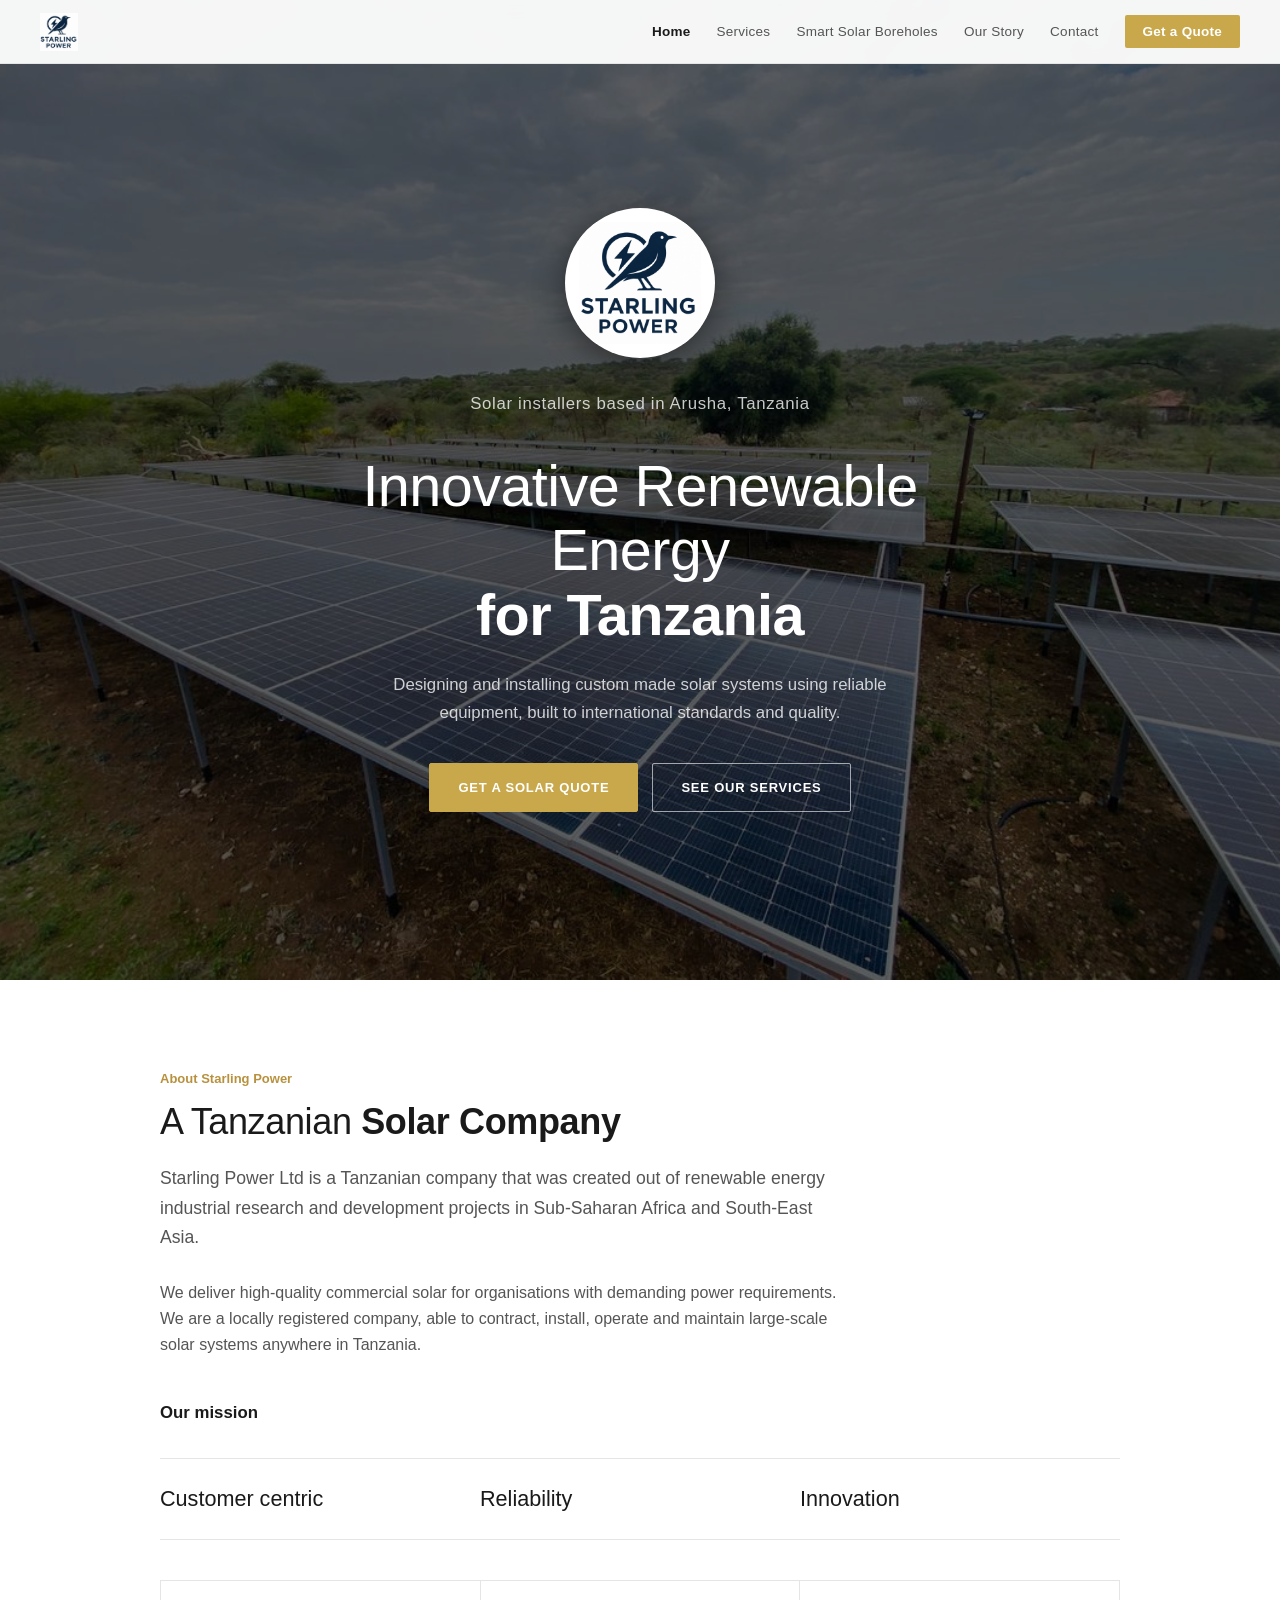
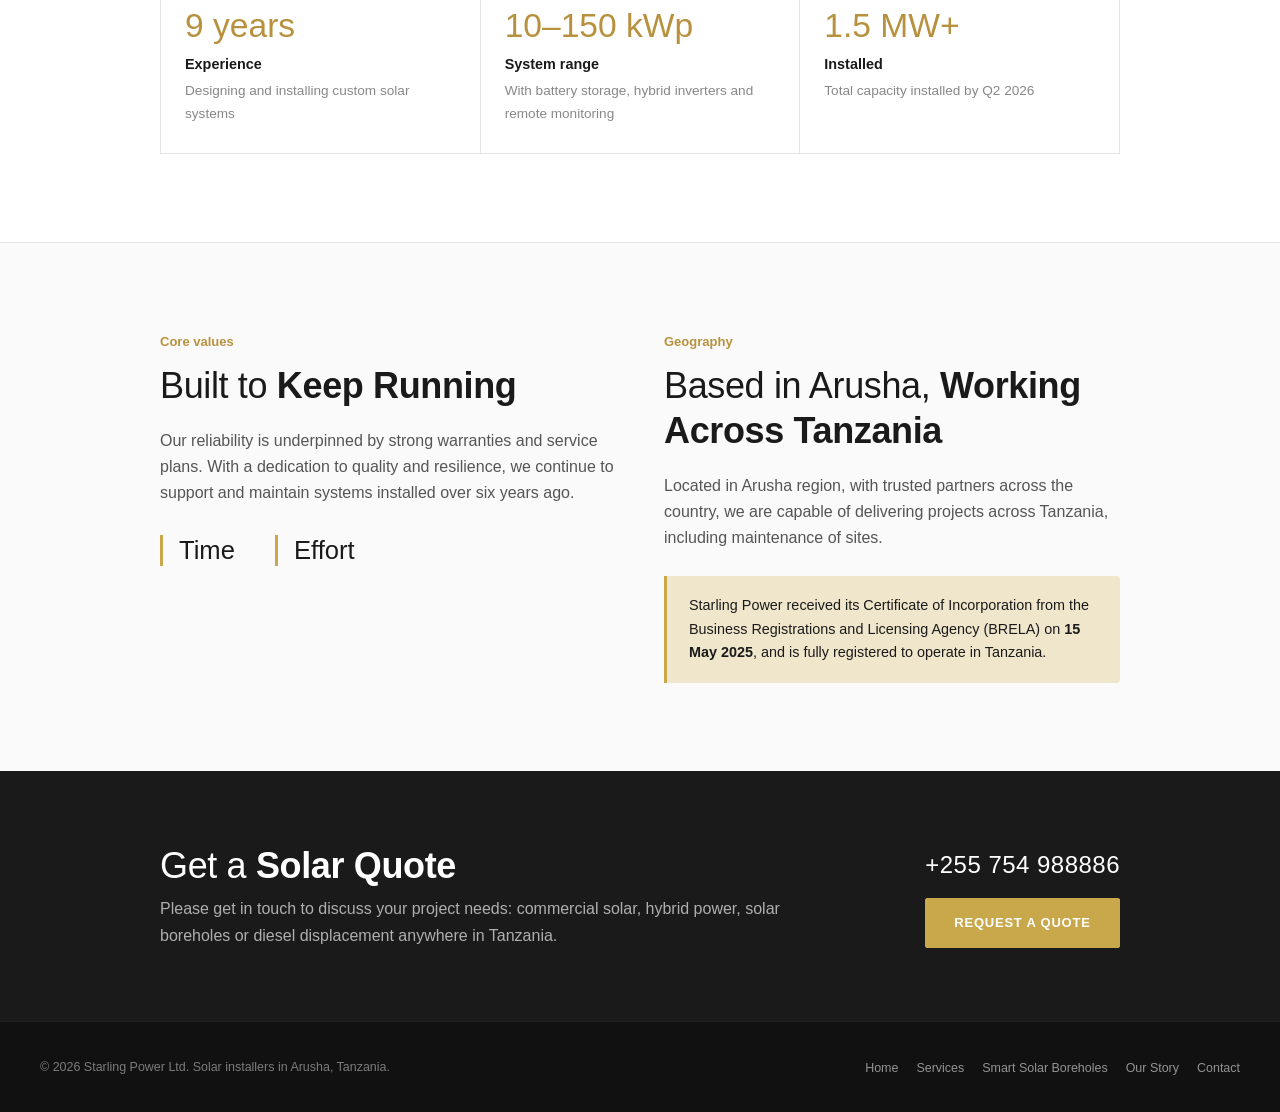
==== commit c275a6d8: "New changes" ====
--- a/index.html
+++ b/index.html
@@ -45,7 +45,7 @@
       { "@type": "Person", "name": "Dr Bernie Jones", "jobTitle": "Co-founder" },
       { "@type": "Person", "name": "Osidai Saning'o", "jobTitle": "Co-founder" }
     ],
-    "knowsAbout": ["Commercial solar", "Hybrid solar systems", "Battery storage", "Solar water pumping", "Floating solar", "Remote monitoring", "Diesel displacement"],
+    "knowsAbout": ["Commercial solar", "Hybrid solar systems", "Battery storage", "Solar water pumping", "Solar boreholes", "Remote monitoring", "Diesel displacement"],
     "hasOfferCatalog": {
       "@type": "OfferCatalog",
       "name": "Solar energy services",
@@ -73,7 +73,7 @@
     <ul class="nav-links" id="nav-links">
       <li><a href="index.html" aria-current="page">Home</a></li>
       <li><a href="services.html">Services</a></li>
-      <li><a href="our-work.html">Our Work</a></li>
+      <li><a href="solar-boreholes.html">Smart Solar Boreholes</a></li>
       <li><a href="our-story.html">Our Story</a></li>
       <li><a href="contact.html">Contact</a></li>
       <li><a href="contact.html" class="nav-quote">Get a Quote</a></li>
@@ -180,8 +180,7 @@
   <ul class="footer-links">
     <li><a href="index.html">Home</a></li>
     <li><a href="services.html">Services</a></li>
-    <li><a href="solar-boreholes.html">Solar Boreholes</a></li>
-    <li><a href="our-work.html">Our Work</a></li>
+    <li><a href="solar-boreholes.html">Smart Solar Boreholes</a></li>
     <li><a href="our-story.html">Our Story</a></li>
     <li><a href="contact.html">Contact</a></li>
   </ul>
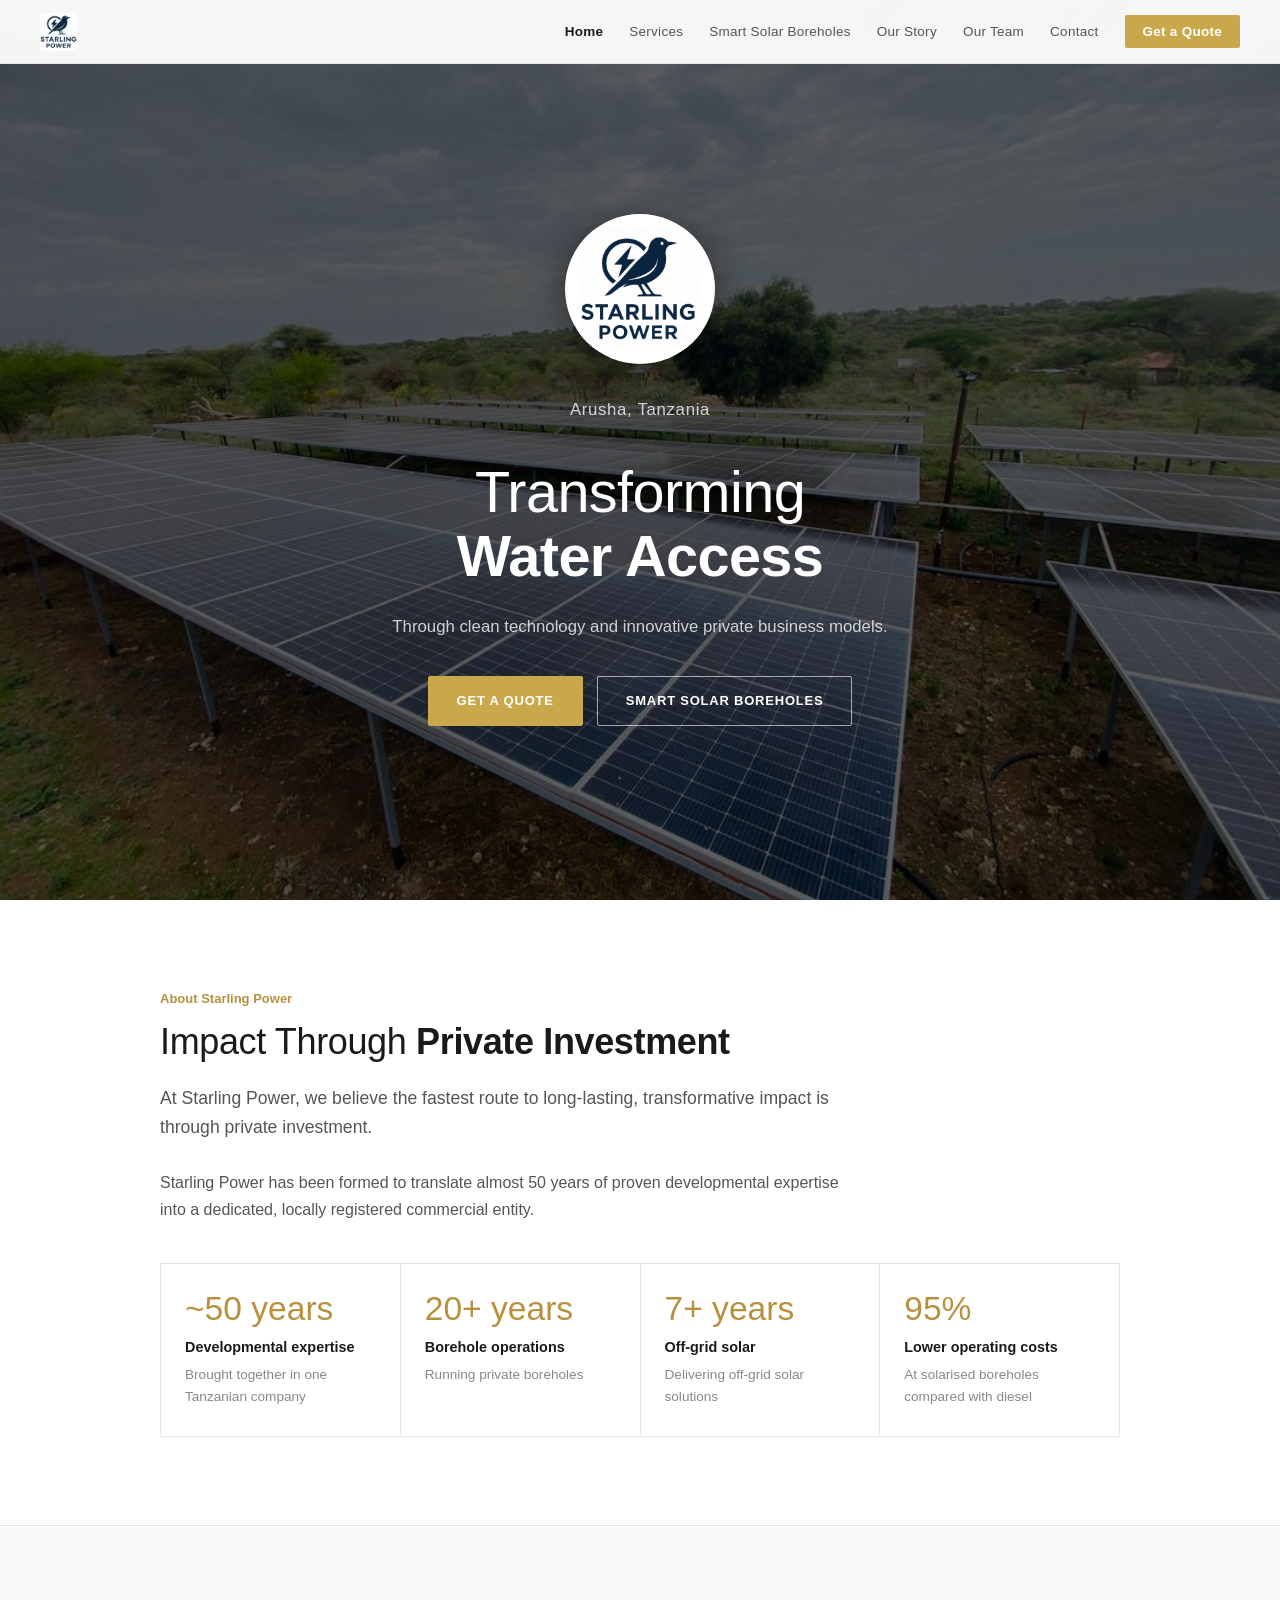
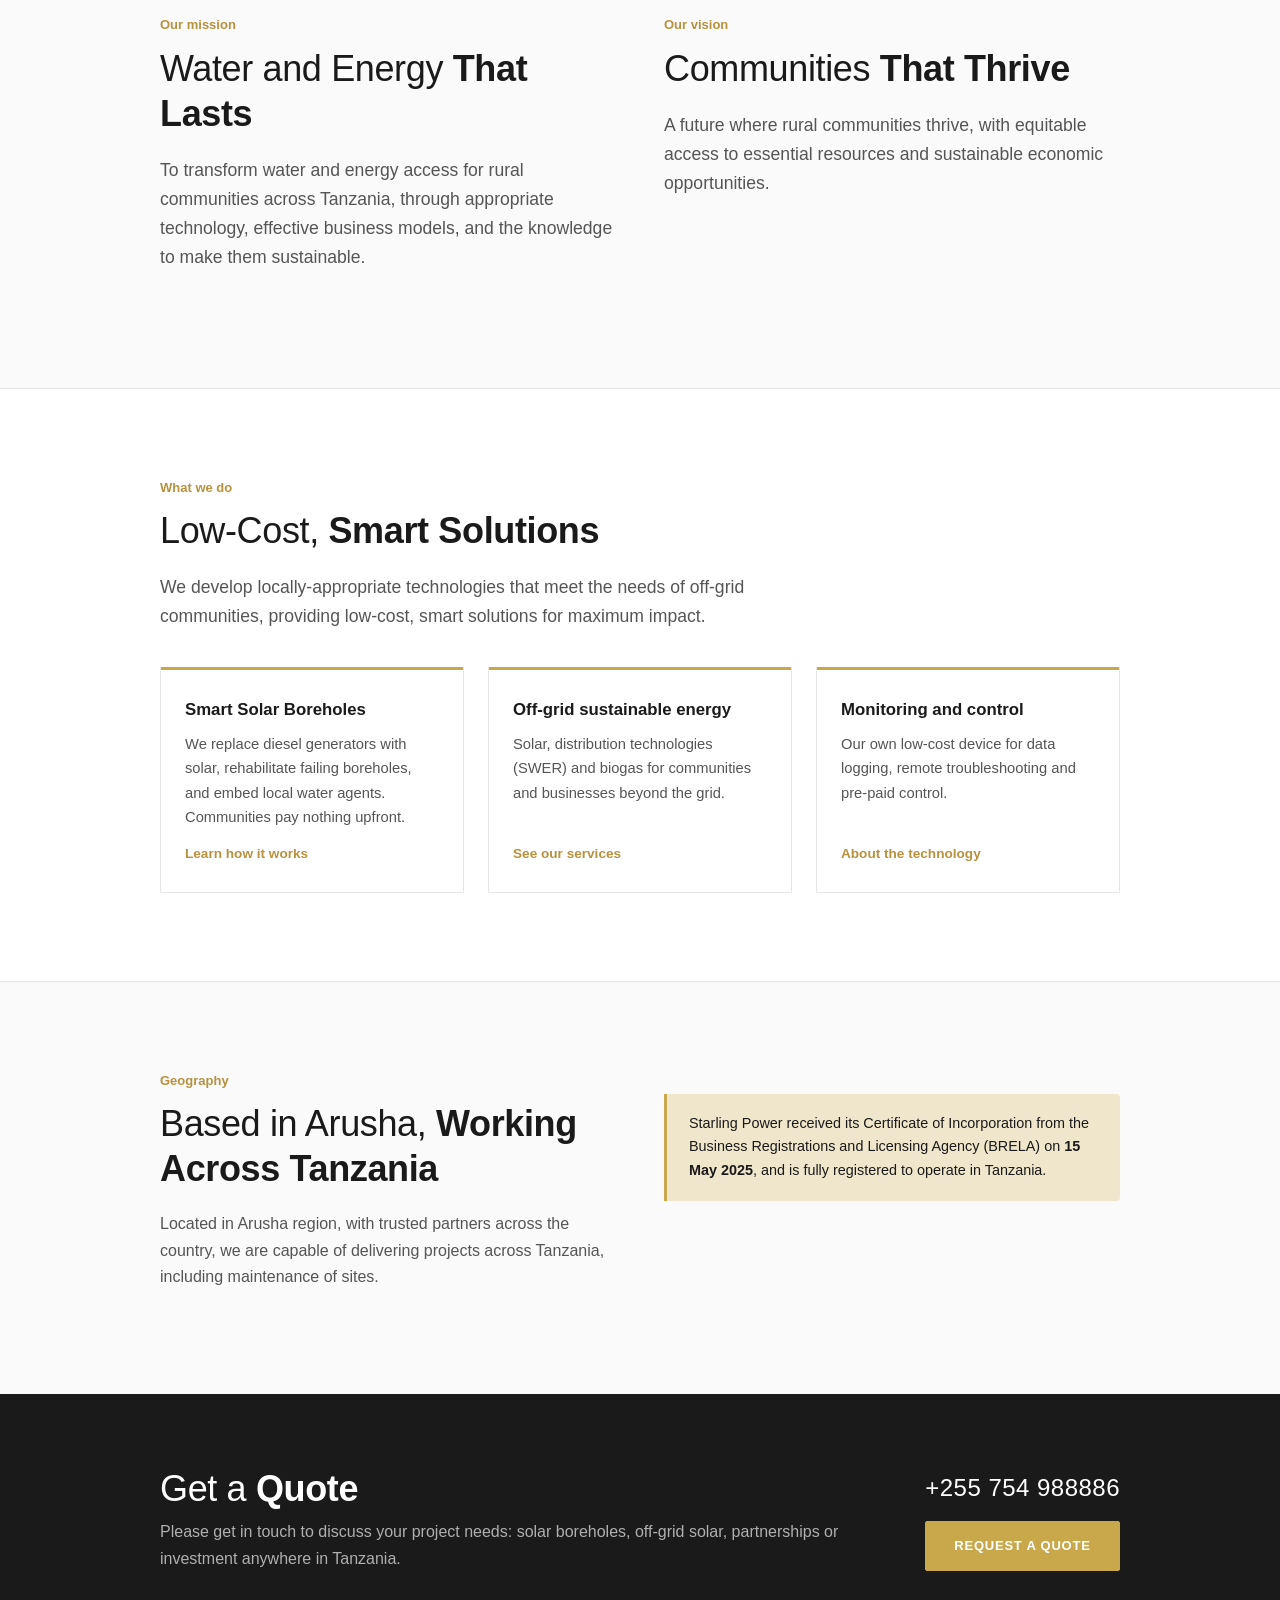
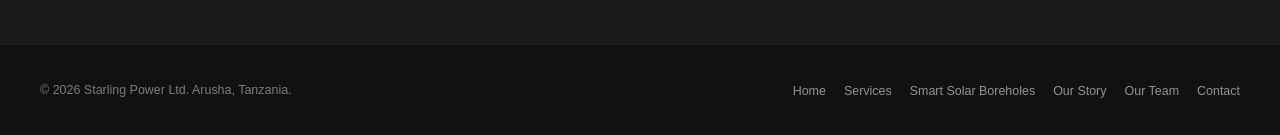
==== commit 8739ea17: "Add files via upload" ====
--- a/index.html
+++ b/index.html
@@ -3,17 +3,17 @@
 <head>
   <meta charset="utf-8">
   <meta name="viewport" content="width=device-width, initial-scale=1.0">
-  <title>Starling Power Tanzania | Commercial Solar Installers in Arusha</title>
-  <meta name="description" content="Starling Power Ltd is a solar installer based in Arusha, Tanzania. Commercial and industrial solar, hybrid and battery systems from 10 to 150 kWp, solar boreholes, energy audits and diesel displacement across Tanzania.">
-  <meta name="keywords" content="Starling Power, Starling Power Tanzania, solar installers Tanzania, solar company Arusha, commercial solar Tanzania, solar borehole Tanzania, hybrid solar Tanzania, battery storage Tanzania, diesel displacement, energy audit Tanzania">
+  <title>Starling Power Tanzania | Solar Boreholes and Off-Grid Energy, Arusha</title>
+  <meta name="description" content="Starling Power is a Tanzanian company based in Arusha transforming water and energy access for rural communities, through solar boreholes, off-grid solar and low-cost monitoring technology.">
+  <meta name="keywords" content="Starling Power, Starling Power Tanzania, solar borehole Tanzania, solar water pumping Tanzania, off-grid solar Tanzania, solar company Arusha, rural water access Tanzania, borehole monitoring">
   <meta name="robots" content="index, follow">
   <link rel="canonical" href="https://starlingpowertz.com/">
   <meta name="geo.region" content="TZ-01">
   <meta name="geo.placename" content="Arusha, Tanzania">
   <meta property="og:type" content="website">
   <meta property="og:site_name" content="Starling Power">
-  <meta property="og:title" content="Starling Power Tanzania | Commercial Solar Installers in Arusha">
-  <meta property="og:description" content="Starling Power Ltd is a solar installer based in Arusha, Tanzania. Commercial and industrial solar, hybrid and battery systems from 10 to 150 kWp, solar boreholes, energy audits and diesel displacement across Tanzania.">
+  <meta property="og:title" content="Starling Power Tanzania | Solar Boreholes and Off-Grid Energy, Arusha">
+  <meta property="og:description" content="Starling Power is a Tanzanian company based in Arusha transforming water and energy access for rural communities, through solar boreholes, off-grid solar and low-cost monitoring technology.">
   <meta property="og:url" content="https://starlingpowertz.com/">
   <meta property="og:image" content="https://starlingpowertz.com/Solar%20panel.jpeg">
   <meta property="og:locale" content="en_GB">
@@ -27,34 +27,30 @@
     "@id": "https://starlingpowertz.com/#business",
     "name": "Starling Power Ltd",
     "alternateName": ["Starling Power", "Starling Power Tanzania"],
-    "description": "Commercial and industrial solar installer based in Arusha, Tanzania. Solar, hybrid and battery systems from 10 to 150 kWp, solar boreholes, energy audits and systems design.",
+    "description": "Tanzanian company based in Arusha transforming water and energy access for rural communities through solar boreholes, off-grid solar energy and low-cost monitoring and control technology.",
     "url": "https://starlingpowertz.com/",
     "logo": "https://starlingpowertz.com/Starling%20Power%20logo.png",
     "image": "https://starlingpowertz.com/Solar%20panel.jpeg",
     "telephone": "+255754988886",
     "email": "osidai@orkonerei.tz",
     "foundingDate": "2025-05-15",
-    "address": {
-      "@type": "PostalAddress",
-      "addressLocality": "Arusha",
-      "addressRegion": "Arusha",
-      "addressCountry": "TZ"
-    },
+    "address": { "@type": "PostalAddress", "addressLocality": "Arusha", "addressRegion": "Arusha", "addressCountry": "TZ" },
     "areaServed": { "@type": "Country", "name": "Tanzania" },
     "founder": [
-      { "@type": "Person", "name": "Dr Bernie Jones", "jobTitle": "Co-founder" },
-      { "@type": "Person", "name": "Osidai Saning'o", "jobTitle": "Co-founder" }
+      { "@type": "Person", "name": "Dr Bernie Jones", "jobTitle": "Co-founder and Managing Director" },
+      { "@type": "Person", "name": "Osidai Saning'o", "jobTitle": "Co-founder and Managing Director" }
     ],
-    "knowsAbout": ["Commercial solar", "Hybrid solar systems", "Battery storage", "Solar water pumping", "Solar boreholes", "Remote monitoring", "Diesel displacement"],
+    "knowsAbout": ["Solar boreholes", "Solar water pumping", "Off-grid solar energy", "Biogas", "Remote monitoring and control", "Business model development", "Impact evaluation"],
     "hasOfferCatalog": {
       "@type": "OfferCatalog",
-      "name": "Solar energy services",
+      "name": "Water and energy access services",
       "itemListElement": [
-        { "@type": "Offer", "itemOffered": { "@type": "Service", "name": "Commercial and industrial energy audit" } },
-        { "@type": "Offer", "itemOffered": { "@type": "Service", "name": "Energy consultancy and systems design" } },
-        { "@type": "Offer", "itemOffered": { "@type": "Service", "name": "Installation of custom solar energy solutions" } },
-        { "@type": "Offer", "itemOffered": { "@type": "Service", "name": "Solar borehole pumping systems" } },
-        { "@type": "Offer", "itemOffered": { "@type": "Service", "name": "Operation and maintenance of solar systems" } }
+        { "@type": "Offer", "itemOffered": { "@type": "Service", "name": "Smart Solar Boreholes" } },
+        { "@type": "Offer", "itemOffered": { "@type": "Service", "name": "Off-grid sustainable energy" } },
+        { "@type": "Offer", "itemOffered": { "@type": "Service", "name": "Borehole monitoring and control technology" } },
+        { "@type": "Offer", "itemOffered": { "@type": "Service", "name": "Business model development" } },
+        { "@type": "Offer", "itemOffered": { "@type": "Service", "name": "Impact evaluation" } },
+        { "@type": "Offer", "itemOffered": { "@type": "Service", "name": "Community training and capacity building" } }
       ]
     }
   }
@@ -75,6 +71,7 @@
       <li><a href="services.html">Services</a></li>
       <li><a href="solar-boreholes.html">Smart Solar Boreholes</a></li>
       <li><a href="our-story.html">Our Story</a></li>
+      <li><a href="team.html">Our Team</a></li>
       <li><a href="contact.html">Contact</a></li>
       <li><a href="contact.html" class="nav-quote">Get a Quote</a></li>
     </ul>
@@ -85,17 +82,17 @@
 
   <!-- ── HERO ── -->
   <section class="hero" aria-label="Introduction">
-    <div class="hero-bg" role="img" aria-label="Commercial solar panels installed by Starling Power in Tanzania"></div>
+    <div class="hero-bg" role="img" aria-label="Solar panels installed by Starling Power in Tanzania"></div>
     <div class="hero-content">
       <div class="hero-logo-wrap">
         <img src="Starling Power logo.png" alt="Starling Power" class="hero-logo">
       </div>
-      <p class="hero-place">Solar installers based in Arusha, Tanzania</p>
-      <h1>Innovative Renewable Energy <span class="line-strong">for Tanzania</span></h1>
-      <p>Designing and installing custom made solar systems using reliable equipment, built to international standards and quality.</p>
+      <p class="hero-place">Arusha, Tanzania</p>
+      <h1>Transforming <span class="line-strong">Water Access</span></h1>
+      <p>Through clean technology and innovative private business models.</p>
       <div class="hero-ctas">
-        <a href="contact.html" class="btn">Get a Solar Quote</a>
-        <a href="services.html" class="btn btn-ghost">See Our Services</a>
+        <a href="contact.html" class="btn">Get a Quote</a>
+        <a href="solar-boreholes.html" class="btn btn-ghost">Smart Solar Boreholes</a>
       </div>
     </div>
   </section>
@@ -104,54 +101,92 @@
   <section id="about">
     <div class="container">
       <p class="section-label">About Starling Power</p>
-      <h2>A Tanzanian <strong>Solar Company</strong></h2>
-      <p class="lead">Starling Power Ltd is a Tanzanian company that was created out of renewable energy industrial research and development projects in Sub-Saharan Africa and South-East Asia.</p>
-      <p>We deliver high-quality commercial solar for organisations with demanding power requirements. We are a locally registered company, able to contract, install, operate and maintain large-scale solar systems anywhere in Tanzania.</p>
-
-      <h3 style="margin-top:40px;">Our mission</h3>
-      <div class="pillars">
-        <div class="pillar">Customer centric</div>
-        <div class="pillar">Reliability</div>
-        <div class="pillar">Innovation</div>
-      </div>
+      <h2>Impact Through <strong>Private Investment</strong></h2>
+      <p class="lead">At Starling Power, we believe the fastest route to long-lasting, transformative impact is through private investment.</p>
+      <p>Starling Power has been formed to translate almost 50 years of proven developmental expertise into a dedicated, locally registered commercial entity.</p>
 
       <div class="stats">
         <div class="stat">
-          <div class="number">9 years</div>
-          <div class="label">Experience</div>
-          <p>Designing and installing custom solar systems</p>
-        </div>
-        <div class="stat">
-          <div class="number">10–150 kWp</div>
-          <div class="label">System range</div>
-          <p>With battery storage, hybrid inverters and remote monitoring</p>
-        </div>
-        <div class="stat">
-          <div class="number">1.5 MW+</div>
-          <div class="label">Installed</div>
-          <p>Total capacity installed by Q2 2026</p>
-        </div>
-      </div>
-    </div>
-  </section>
+          <div class="number">~50 years</div>
+          <div class="label">Developmental expertise</div>
+          <p>Brought together in one Tanzanian company</p>
+        </div>
+        <div class="stat">
+          <div class="number">20+ years</div>
+          <div class="label">Borehole operations</div>
+          <p>Running private boreholes</p>
+        </div>
+        <div class="stat">
+          <div class="number">7+ years</div>
+          <div class="label">Off-grid solar</div>
+          <p>Delivering off-grid solar solutions</p>
+        </div>
+        <div class="stat">
+          <div class="number">95%</div>
+          <div class="label">Lower operating costs</div>
+          <p>At solarised boreholes compared with diesel</p>
+        </div>
+      </div>
+    </div>
+  </section>
+
   <hr class="divider">
 
-  <!-- ── CORE VALUES + GEOGRAPHY ── -->
-  <section id="values" class="tint">
+  <!-- ── MISSION AND VISION ── -->
+  <section id="mission" class="tint">
     <div class="container two-col">
       <div>
-        <p class="section-label">Core values</p>
-        <h2>Built to <strong>Keep Running</strong></h2>
-        <p>Our reliability is underpinned by strong warranties and service plans. With a dedication to quality and resilience, we continue to support and maintain systems installed over six years ago.</p>
-        <div class="values-row">
-          <div class="value-word">Time</div>
-          <div class="value-word">Effort</div>
-        </div>
-      </div>
+        <p class="section-label">Our mission</p>
+        <h2>Water and Energy <strong>That Lasts</strong></h2>
+        <p class="lead">To transform water and energy access for rural communities across Tanzania, through appropriate technology, effective business models, and the knowledge to make them sustainable.</p>
+      </div>
+      <div>
+        <p class="section-label">Our vision</p>
+        <h2>Communities <strong>That Thrive</strong></h2>
+        <p class="lead">A future where rural communities thrive, with equitable access to essential resources and sustainable economic opportunities.</p>
+      </div>
+    </div>
+  </section>
+
+  <hr class="divider">
+
+  <!-- ── WHAT WE DO ── -->
+  <section id="what-we-do">
+    <div class="container">
+      <p class="section-label">What we do</p>
+      <h2>Low-Cost, <strong>Smart Solutions</strong></h2>
+      <p class="lead">We develop locally-appropriate technologies that meet the needs of off-grid communities, providing low-cost, smart solutions for maximum impact.</p>
+      <div class="grid-3">
+        <div class="card">
+          <h3>Smart Solar Boreholes</h3>
+          <p>We replace diesel generators with solar, rehabilitate failing boreholes, and embed local water agents. Communities pay nothing upfront.</p>
+          <a href="solar-boreholes.html" class="text-link">Learn how it works</a>
+        </div>
+        <div class="card">
+          <h3>Off-grid sustainable energy</h3>
+          <p>Solar, distribution technologies (SWER) and biogas for communities and businesses beyond the grid.</p>
+          <a href="services.html" class="text-link">See our services</a>
+        </div>
+        <div class="card">
+          <h3>Monitoring and control</h3>
+          <p>Our own low-cost device for data logging, remote troubleshooting and pre-paid control.</p>
+          <a href="solar-boreholes.html#monitoring" class="text-link">About the technology</a>
+        </div>
+      </div>
+    </div>
+  </section>
+
+  <hr class="divider">
+
+  <!-- ── GEOGRAPHY ── -->
+  <section id="geography" class="tint">
+    <div class="container two-col">
       <div>
         <p class="section-label">Geography</p>
         <h2>Based in Arusha, <strong>Working Across Tanzania</strong></h2>
         <p>Located in Arusha region, with trusted partners across the country, we are capable of delivering projects across Tanzania, including maintenance of sites.</p>
+      </div>
+      <div>
         <div class="legal-block">
           <p>Starling Power received its Certificate of Incorporation from the Business Registrations and Licensing Agency (BRELA) on <strong>15 May 2025</strong>, and is fully registered to operate in Tanzania.</p>
         </div>
@@ -163,8 +198,8 @@
   <section class="contact">
     <div class="container">
       <div>
-        <h2>Get a <strong>Solar Quote</strong></h2>
-        <p>Please get in touch to discuss your project needs: commercial solar, hybrid power, solar boreholes or diesel displacement anywhere in Tanzania.</p>
+        <h2>Get a <strong>Quote</strong></h2>
+        <p>Please get in touch to discuss your project needs: solar boreholes, off-grid solar, partnerships or investment anywhere in Tanzania.</p>
       </div>
       <div class="contact-actions">
         <a href="tel:+255754988886" class="contact-phone">+255 754 988886</a>
@@ -176,12 +211,13 @@
 </main>
 
 <footer>
-  <span class="footer-note">&copy; 2026 Starling Power Ltd. Solar installers in Arusha, Tanzania.</span>
+  <span class="footer-note">&copy; 2026 Starling Power Ltd. Arusha, Tanzania.</span>
   <ul class="footer-links">
     <li><a href="index.html">Home</a></li>
     <li><a href="services.html">Services</a></li>
     <li><a href="solar-boreholes.html">Smart Solar Boreholes</a></li>
     <li><a href="our-story.html">Our Story</a></li>
+    <li><a href="team.html">Our Team</a></li>
     <li><a href="contact.html">Contact</a></li>
   </ul>
 </footer>
--- a/styles.css
+++ b/styles.css
@@ -580,3 +580,26 @@
 .spec-table thead th { font-weight: 600; color: var(--ink); background: var(--gold-light); }
 .spec-table tbody th { font-weight: 500; color: var(--ink); }
 .spec-table td { color: var(--mid); }
+
+/* ── TEAM ── */
+.team-grid { display: grid; grid-template-columns: repeat(auto-fill, minmax(200px, 1fr)); gap: 24px; }
+.team-card { background: var(--white); border: 1px solid var(--border); border-radius: 4px; padding: 28px 20px; text-align: center; }
+.team-card .avatar { width: 88px; height: 88px; border-radius: 50%; background: var(--gold-light); color: var(--gold-dark); font-size: 1.6rem; font-weight: 600; display: flex; align-items: center; justify-content: center; margin: 0 auto 16px; }
+.team-card .name { font-weight: 600; color: var(--ink); margin-bottom: 4px; }
+.team-card .role { font-size: 0.85rem; color: var(--muted); }
+
+/* ── QUOTES ── */
+.quote-card { margin: 0; background: var(--bg); border-radius: 4px; padding: 28px; }
+.quote-card blockquote { font-size: 1rem; color: var(--ink); line-height: 1.7; margin-bottom: 14px; font-style: italic; }
+.quote-card figcaption { font-size: 0.85rem; font-weight: 600; color: var(--gold-dark); }
+
+/* ── NAV BREAKPOINT (six tabs) ── */
+@media (max-width: 1100px) {
+  nav { padding: 0 20px; }
+  .nav-toggle { display: block; }
+  .nav-links { display: none; position: absolute; top: var(--nav-h); left: 0; right: 0; flex-direction: column; align-items: flex-start; gap: 0; background: var(--white); border-bottom: 1px solid var(--border); padding: 8px 20px 20px; }
+  .nav-links.open { display: flex; }
+  .nav-links li { width: 100%; }
+  .nav-links a { display: block; padding: 12px 0; font-size: 15px; }
+  .nav-links a.nav-quote { display: inline-block; margin-top: 10px; padding: 10px 18px; }
+}
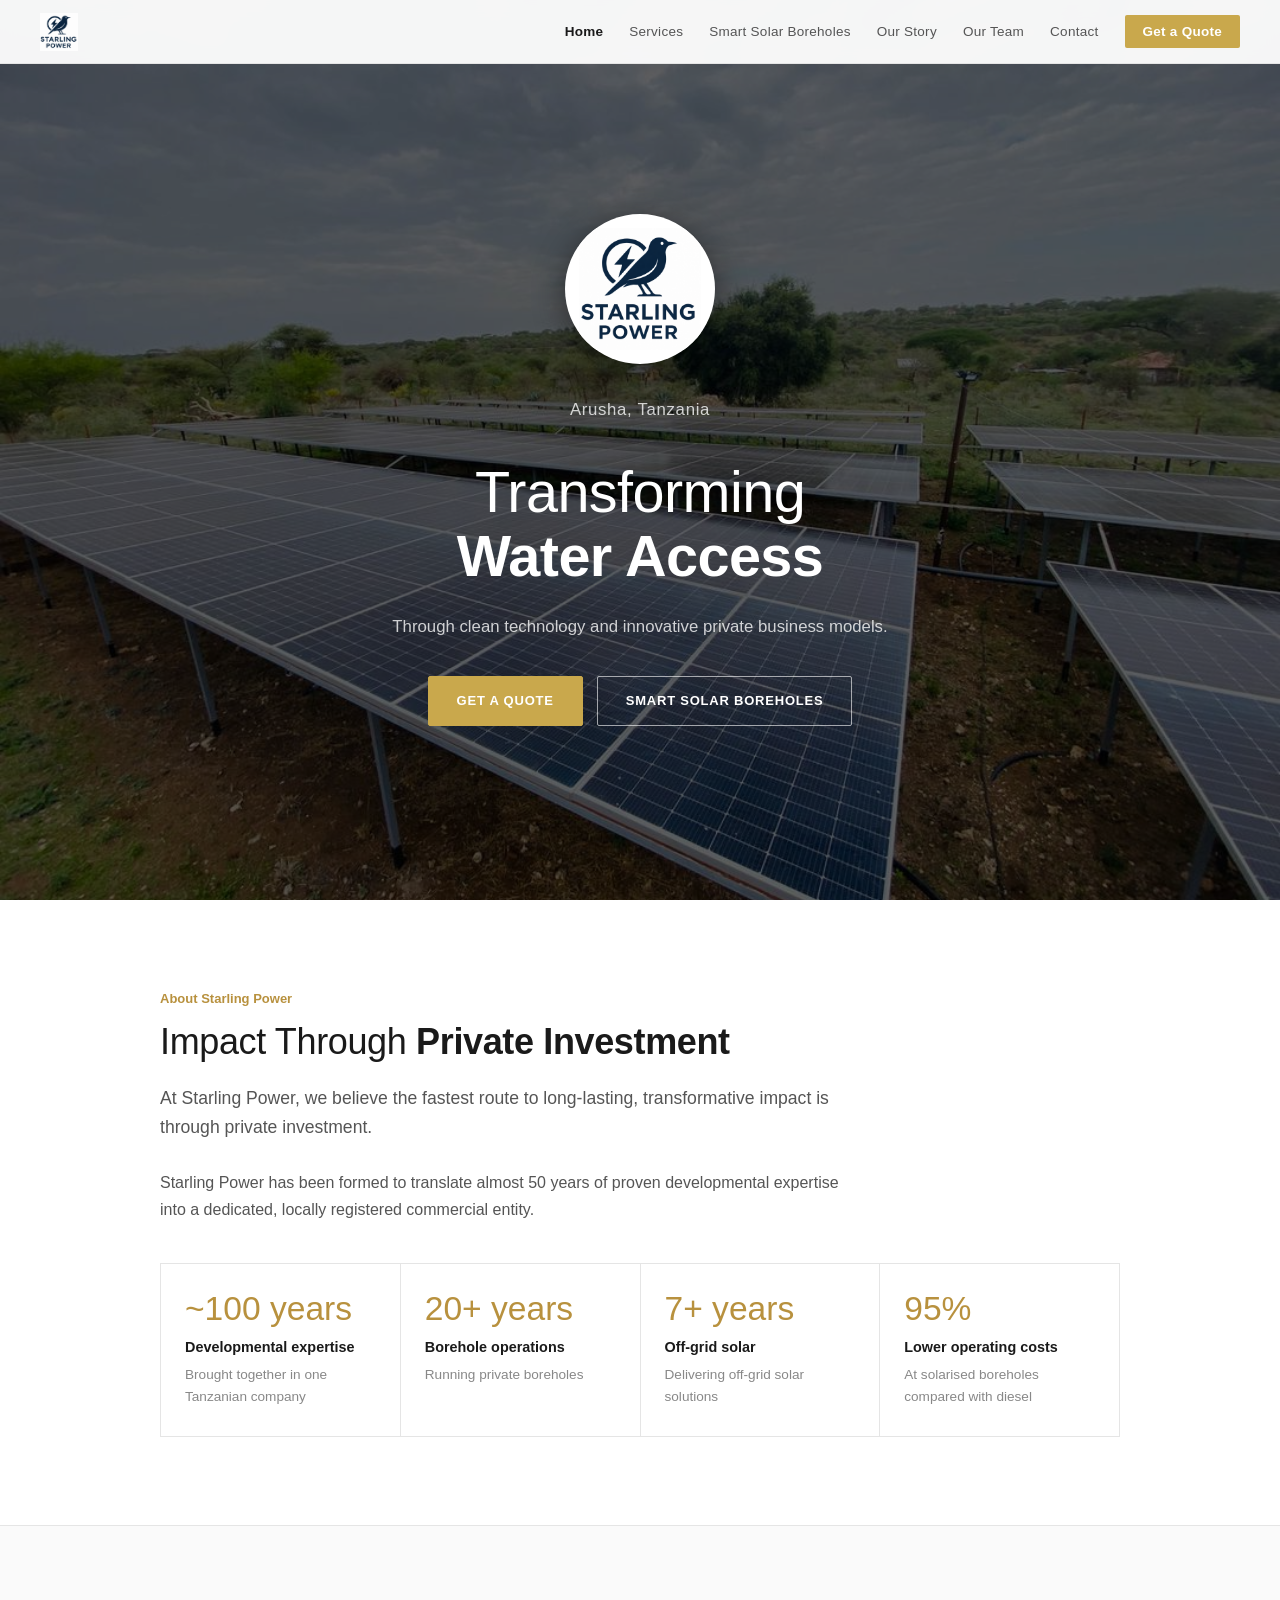
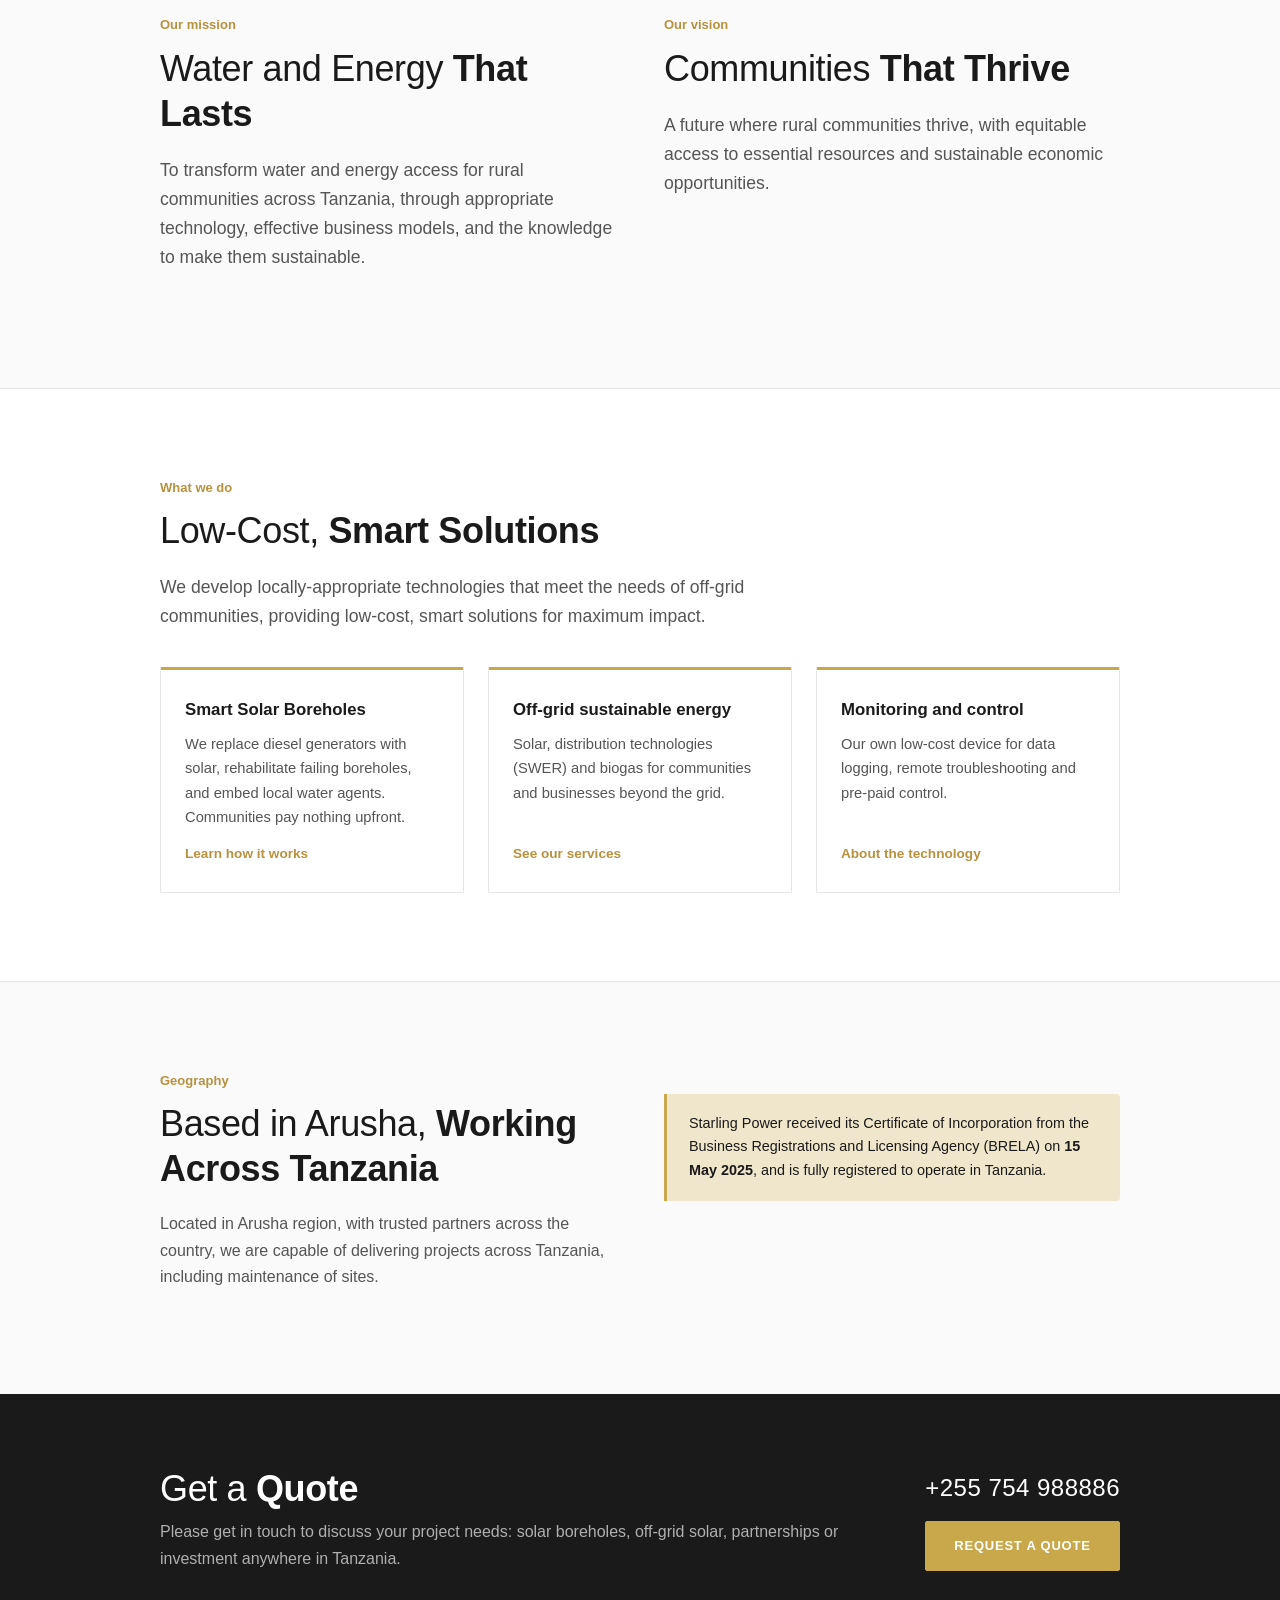
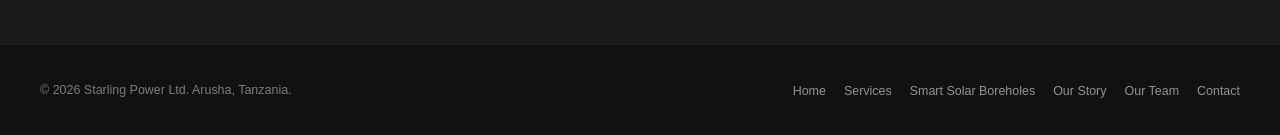
==== commit 6f323446: "Update index.html" ====
--- a/index.html
+++ b/index.html
@@ -32,7 +32,7 @@
     "logo": "https://starlingpowertz.com/Starling%20Power%20logo.png",
     "image": "https://starlingpowertz.com/Solar%20panel.jpeg",
     "telephone": "+255754988886",
-    "email": "osidai@orkonerei.tz",
+    "email": "sales@starlingpowertz.com",
     "foundingDate": "2025-05-15",
     "address": { "@type": "PostalAddress", "addressLocality": "Arusha", "addressRegion": "Arusha", "addressCountry": "TZ" },
     "areaServed": { "@type": "Country", "name": "Tanzania" },
@@ -107,7 +107,7 @@
 
       <div class="stats">
         <div class="stat">
-          <div class="number">~50 years</div>
+          <div class="number">~100 years</div>
           <div class="label">Developmental expertise</div>
           <p>Brought together in one Tanzanian company</p>
         </div>
--- a/styles.css
+++ b/styles.css
@@ -603,3 +603,8 @@
   .nav-links a { display: block; padding: 12px 0; font-size: 15px; }
   .nav-links a.nav-quote { display: inline-block; margin-top: 10px; padding: 10px 18px; }
 }
+
+/* ── TEAM PHOTOS ── */
+.team-card .avatar { width: 120px; height: 120px; overflow: hidden; }
+.team-card .avatar img { width: 100%; height: 100%; object-fit: cover; object-position: center top; display: block; }
+.team-card .avatar.has-photo { background: var(--border); }
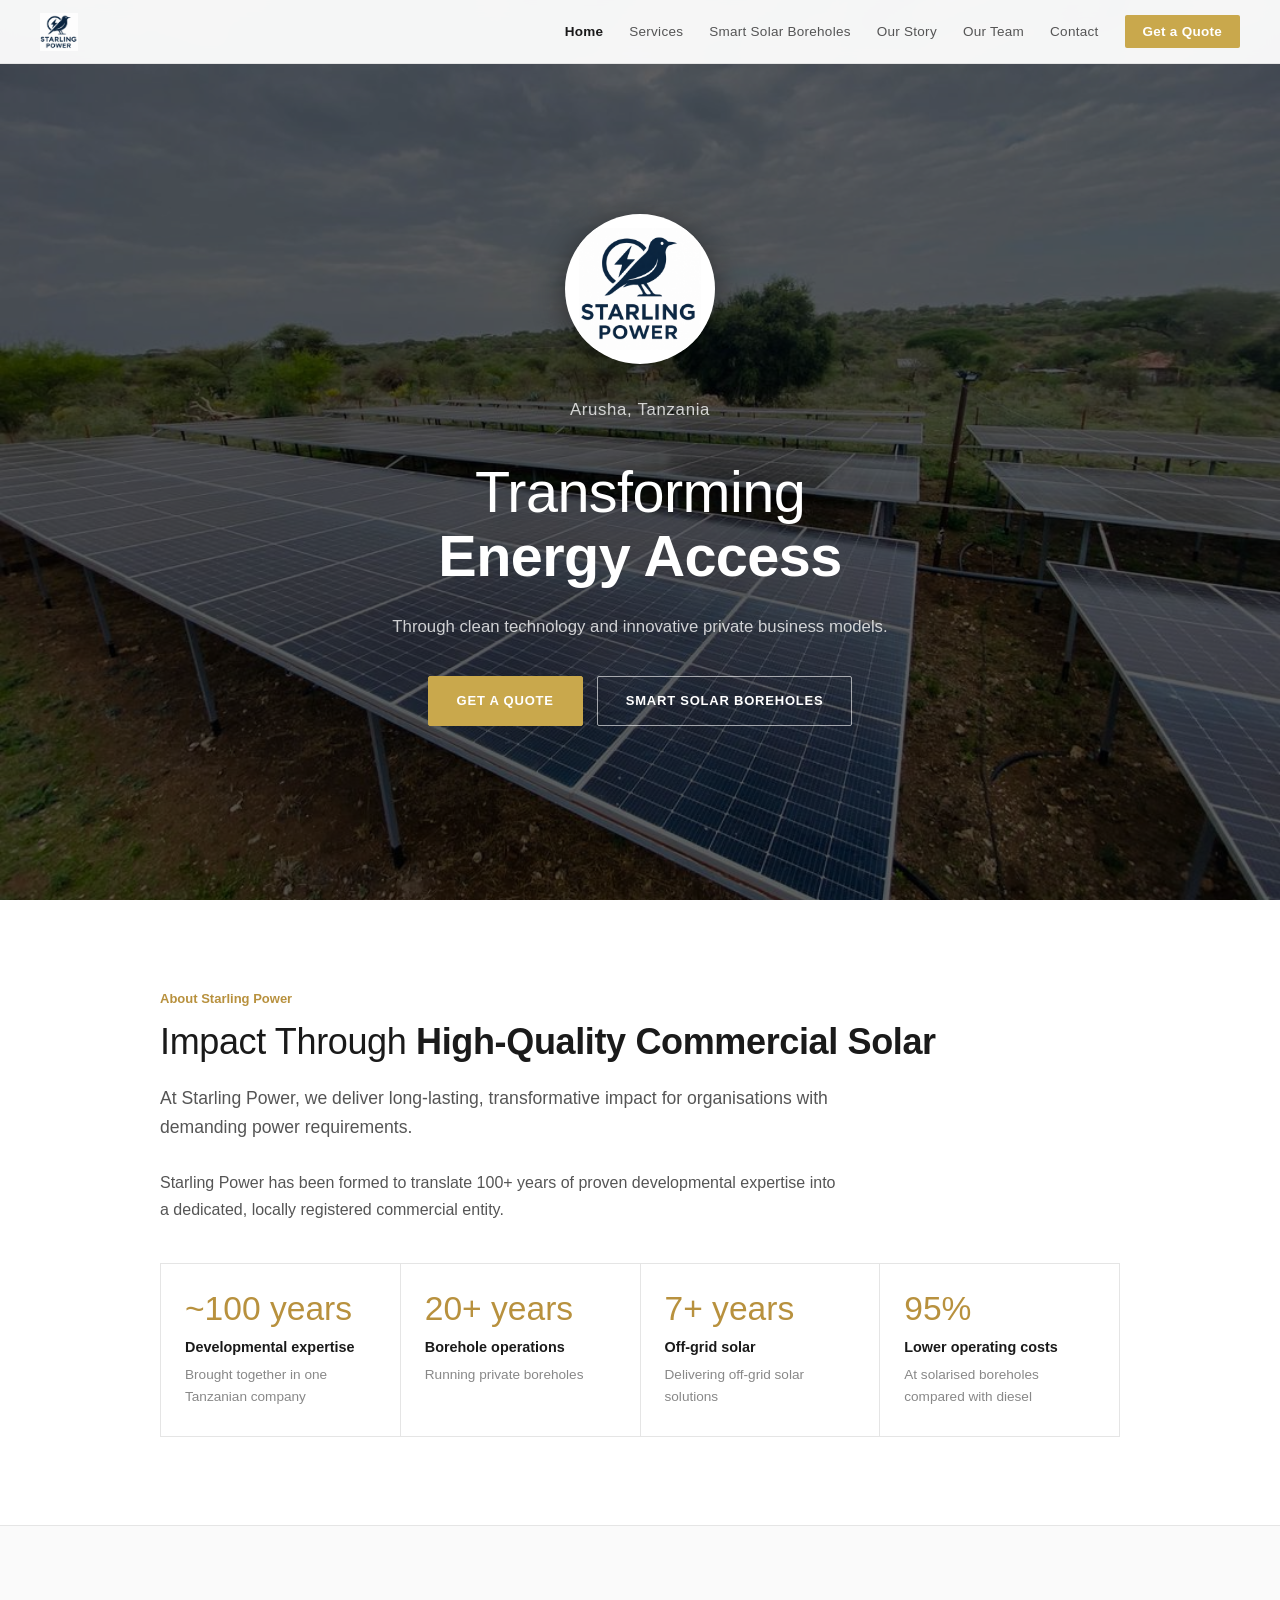
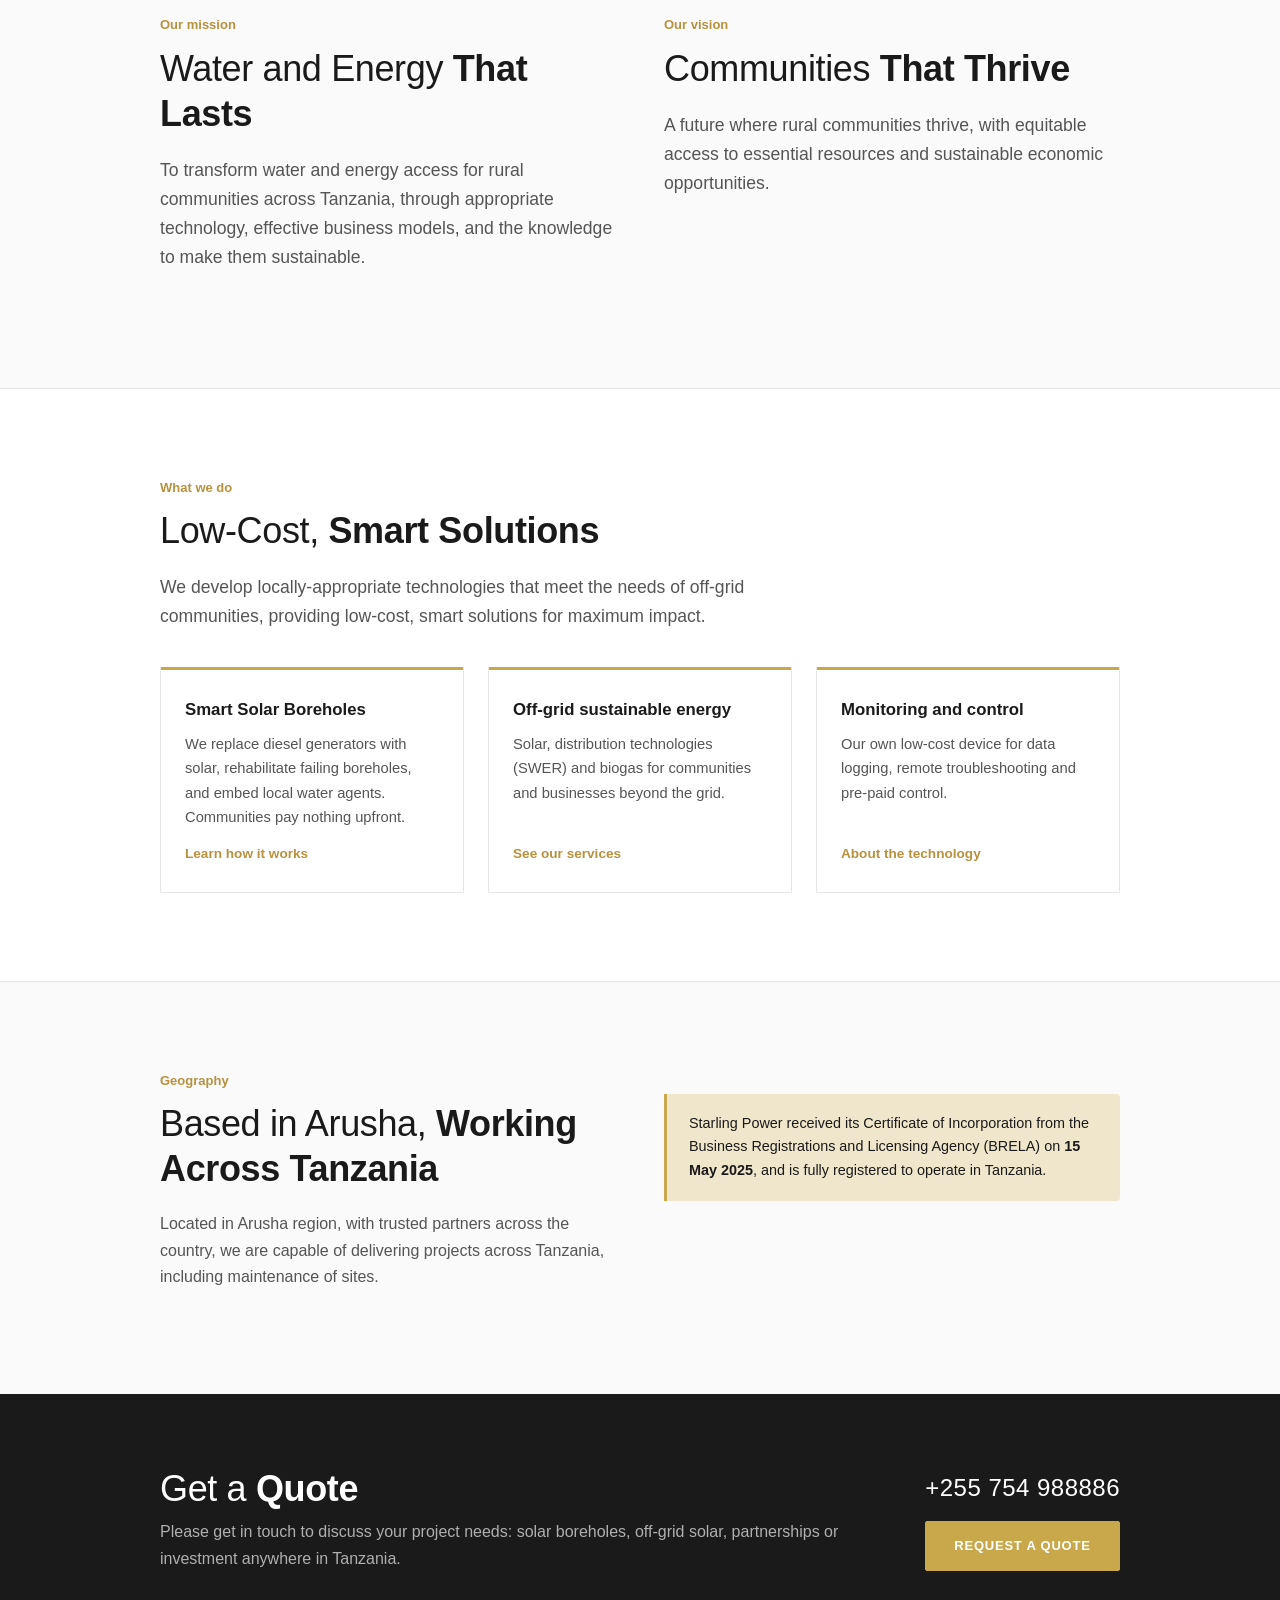
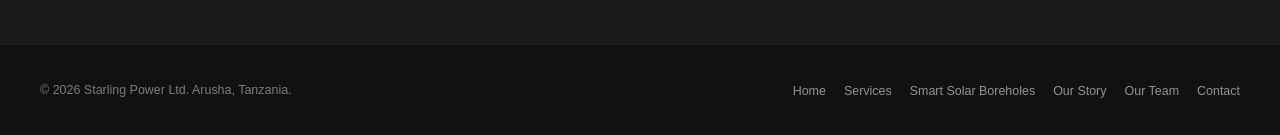
==== commit edfbef2a: "Update index.html" ====
--- a/index.html
+++ b/index.html
@@ -88,7 +88,7 @@
         <img src="Starling Power logo.png" alt="Starling Power" class="hero-logo">
       </div>
       <p class="hero-place">Arusha, Tanzania</p>
-      <h1>Transforming <span class="line-strong">Water Access</span></h1>
+      <h1>Transforming <span class="line-strong">Energy Access</span></h1>
       <p>Through clean technology and innovative private business models.</p>
       <div class="hero-ctas">
         <a href="contact.html" class="btn">Get a Quote</a>
@@ -101,9 +101,9 @@
   <section id="about">
     <div class="container">
       <p class="section-label">About Starling Power</p>
-      <h2>Impact Through <strong>Private Investment</strong></h2>
-      <p class="lead">At Starling Power, we believe the fastest route to long-lasting, transformative impact is through private investment.</p>
-      <p>Starling Power has been formed to translate almost 50 years of proven developmental expertise into a dedicated, locally registered commercial entity.</p>
+      <h2>Impact Through <strong>High-Quality Commercial Solar</strong></h2>
+      <p class="lead">At Starling Power, we deliver long-lasting, transformative impact for organisations with demanding power requirements.</p>
+      <p>Starling Power has been formed to translate 100+ years of proven developmental expertise into a dedicated, locally registered commercial entity.</p>
 
       <div class="stats">
         <div class="stat">
